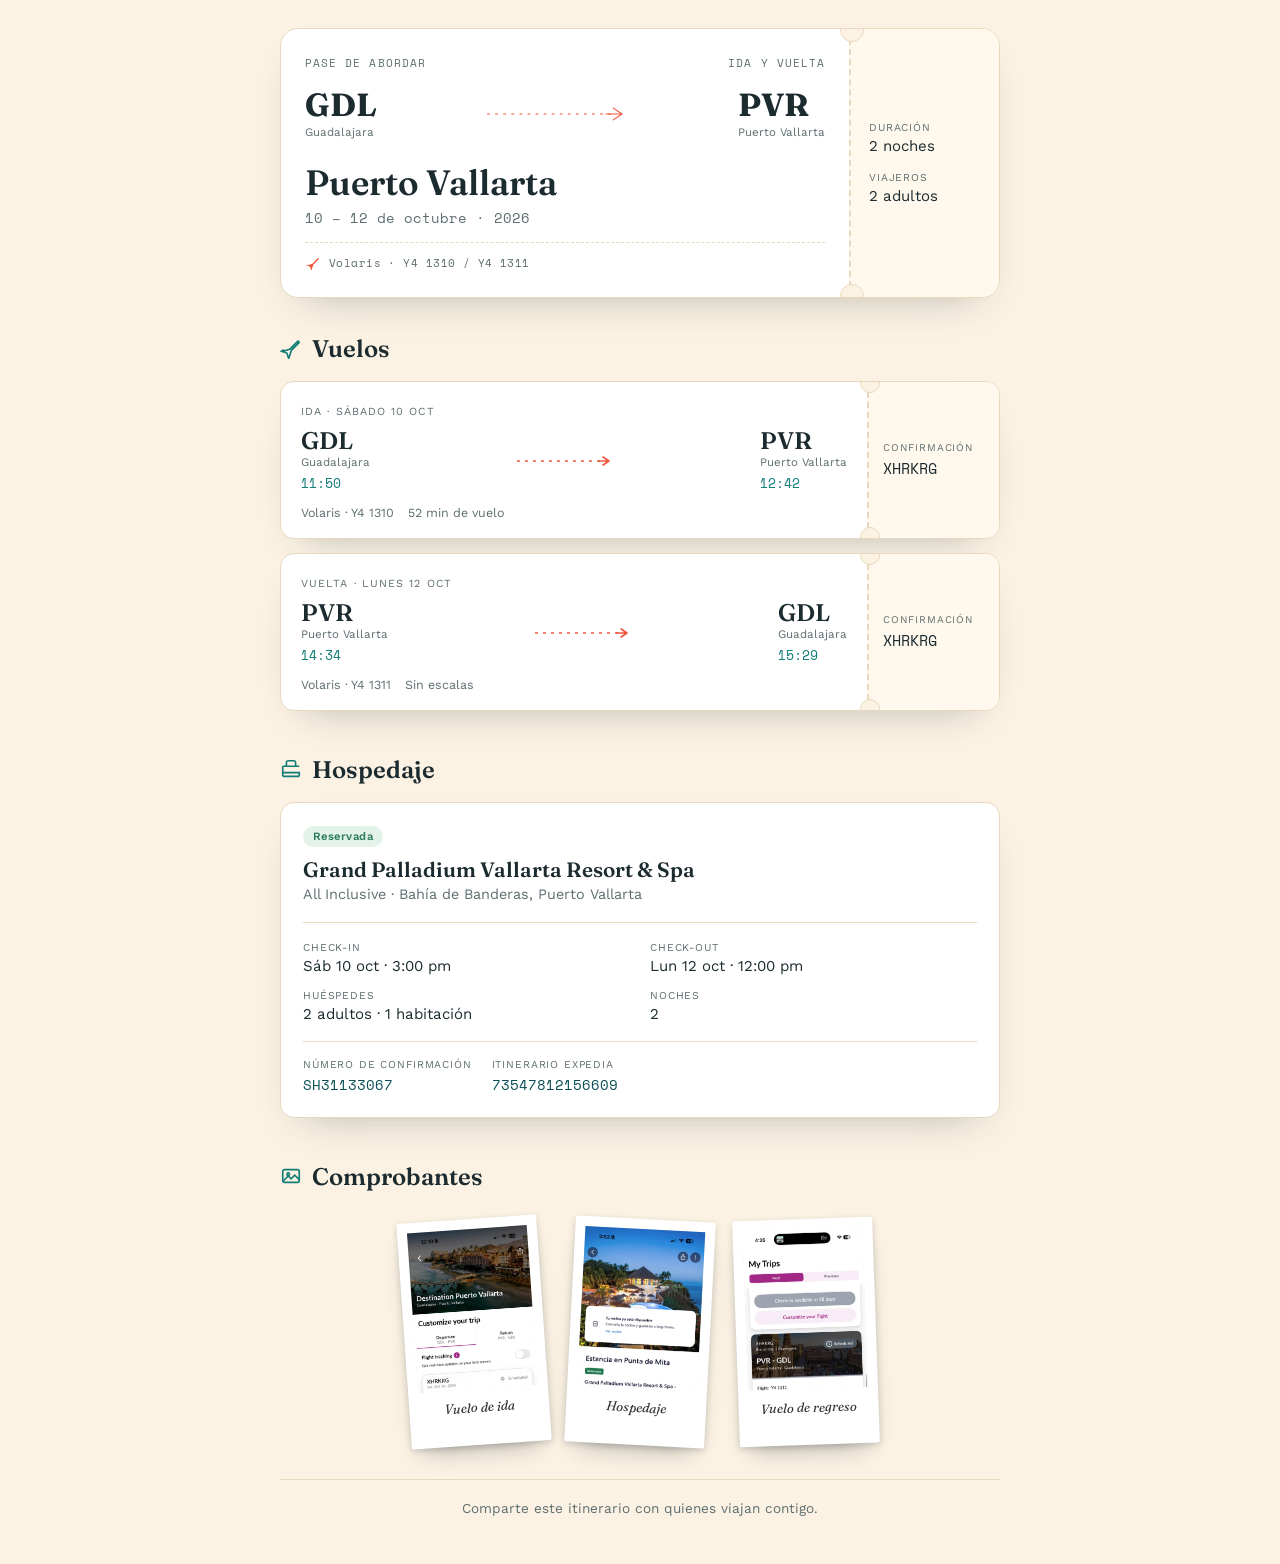
==== itinerario.html @ 8377035f "Remove the plane transition, polish the boarding-pass hero, restyle proofs as polaroids Co-Authored-" ====
<!doctype html>
<html lang="es">
<head>
<meta charset="UTF-8">
<meta name="viewport" content="width=device-width, initial-scale=1.0">
<title>Itinerario Puerto Vallarta</title>
<meta name="view-transition" content="same-origin">
<link rel="preconnect" href="https://fonts.googleapis.com">
<link rel="preconnect" href="https://fonts.gstatic.com" crossorigin>
<link href="https://fonts.googleapis.com/css2?family=Fraunces:opsz,wght@9..144,400;9..144,500;9..144,600;9..144,700&family=Work+Sans:wght@400;500;600&family=Space+Mono:wght@400;700&display=swap" rel="stylesheet">
<link rel="stylesheet" href="style.css">
</head>
<body>
<div class="page">
  <div class="hero-ticket">
    <div class="ht-main">
      <div class="ht-top">
        <span>Pase de abordar</span>
        <span>Ida y vuelta</span>
      </div>
      <div class="ht-route">
        <div class="ht-city">
          <span class="ht-code">GDL</span>
          <span class="ht-name">Guadalajara</span>
        </div>
        <div class="ht-path">
          <svg viewBox="0 0 200 30" fill="none" stroke="currentColor" stroke-width="1.6">
            <line x1="4" y1="15" x2="178" y2="15" stroke-dasharray="4 7"/>
            <path d="M166 15 L188 15 M176 7 L188 15 L176 23" stroke-linecap="round" stroke-linejoin="round"/>
          </svg>
        </div>
        <div class="ht-city">
          <span class="ht-code">PVR</span>
          <span class="ht-name">Puerto Vallarta</span>
        </div>
      </div>
      <h1 class="ht-title">Puerto Vallarta</h1>
      <p class="ht-dates">10 – 12 de octubre &middot; 2026</p>
      <div class="ht-airline">
        <svg width="16" height="16" viewBox="0 0 24 24" fill="currentColor"><path d="M2 16l9-3 8-8c1-1 2.5.5 1.5 1.5l-8 8-3 9-2-6-6-2 3-1.5z"/></svg>
        <span>Volaris &middot; Y4 1310 / Y4 1311</span>
      </div>
    </div>
    <div class="ht-stub">
      <div>
        <span class="g-label">Duración</span>
        <span class="g-value">2 noches</span>
      </div>
      <div>
        <span class="g-label">Viajeros</span>
        <span class="g-value">2 adultos</span>
      </div>
    </div>
  </div>

  <section class="section">
    <div class="section-head">
      <svg width="22" height="22" viewBox="0 0 24 24" fill="none" stroke="currentColor" stroke-width="1.8"><path d="M2 16l9-3 8-8c1-1 2.5.5 1.5 1.5l-8 8-3 9-2-6-6-2 3-1.5z"/></svg>
      <h2>Vuelos</h2>
    </div>

    <div class="tickets">
      <article class="ticket">
        <div class="ticket-main">
          <span class="ticket-label">Ida &middot; sábado 10 oct</span>
          <div class="ticket-route">
            <div class="ticket-city">
              <span class="code">GDL</span>
              <span class="city">Guadalajara</span>
              <span class="time">11:50</span>
            </div>
            <div class="ticket-path">
              <svg viewBox="0 0 100 16" fill="none" stroke="currentColor" stroke-width="1.6">
                <line x1="2" y1="8" x2="90" y2="8" stroke-dasharray="3 5"/>
                <path d="M84 8 L94 8 M88 4 L94 8 L88 12" stroke-linecap="round" stroke-linejoin="round"/>
              </svg>
            </div>
            <div class="ticket-city">
              <span class="code">PVR</span>
              <span class="city">Puerto Vallarta</span>
              <span class="time">12:42</span>
            </div>
          </div>
          <div class="ticket-meta">
            <span>Volaris &middot; Y4 1310</span>
            <span>52 min de vuelo</span>
          </div>
        </div>
        <div class="ticket-stub">
          <span class="stub-label">Confirmación</span>
          <span class="stub-code">XHRKRG</span>
        </div>
      </article>

      <article class="ticket">
        <div class="ticket-main">
          <span class="ticket-label">Vuelta &middot; lunes 12 oct</span>
          <div class="ticket-route">
            <div class="ticket-city">
              <span class="code">PVR</span>
              <span class="city">Puerto Vallarta</span>
              <span class="time">14:34</span>
            </div>
            <div class="ticket-path">
              <svg viewBox="0 0 100 16" fill="none" stroke="currentColor" stroke-width="1.6">
                <line x1="2" y1="8" x2="90" y2="8" stroke-dasharray="3 5"/>
                <path d="M84 8 L94 8 M88 4 L94 8 L88 12" stroke-linecap="round" stroke-linejoin="round"/>
              </svg>
            </div>
            <div class="ticket-city">
              <span class="code">GDL</span>
              <span class="city">Guadalajara</span>
              <span class="time">15:29</span>
            </div>
          </div>
          <div class="ticket-meta">
            <span>Volaris &middot; Y4 1311</span>
            <span>Sin escalas</span>
          </div>
        </div>
        <div class="ticket-stub">
          <span class="stub-label">Confirmación</span>
          <span class="stub-code">XHRKRG</span>
        </div>
      </article>
    </div>
  </section>

  <section class="section">
    <div class="section-head">
      <svg width="22" height="22" viewBox="0 0 24 24" fill="none" stroke="currentColor" stroke-width="1.8"><path d="M3 20V9m0 11h18M3 20l0-4h18v4M7 9V5a2 2 0 012-2h6a2 2 0 012 2v4M3 9h18"/></svg>
      <h2>Hospedaje</h2>
    </div>

    <article class="hotel-card">
      <span class="badge">Reservada</span>
      <h3>Grand Palladium Vallarta Resort &amp; Spa</h3>
      <p class="hotel-sub">All Inclusive &middot; Bahía de Banderas, Puerto Vallarta</p>

      <div class="hotel-grid">
        <div>
          <span class="g-label">Check-in</span>
          <span class="g-value">Sáb 10 oct &middot; 3:00 pm</span>
        </div>
        <div>
          <span class="g-label">Check-out</span>
          <span class="g-value">Lun 12 oct &middot; 12:00 pm</span>
        </div>
        <div>
          <span class="g-label">Huéspedes</span>
          <span class="g-value">2 adultos &middot; 1 habitación</span>
        </div>
        <div>
          <span class="g-label">Noches</span>
          <span class="g-value">2</span>
        </div>
      </div>

      <div class="hotel-codes">
        <div>
          <span class="g-label">Número de confirmación</span>
          <span class="code-mono">SH31133067</span>
        </div>
        <div>
          <span class="g-label">Itinerario Expedia</span>
          <span class="code-mono">73547812156609</span>
        </div>
      </div>
    </article>
  </section>

  <section class="section">
    <div class="section-head">
      <svg width="22" height="22" viewBox="0 0 24 24" fill="none" stroke="currentColor" stroke-width="1.8"><rect x="3" y="5" width="18" height="14" rx="2"/><circle cx="9" cy="10" r="1.4"/><path d="M21 16l-5-5-4 4-3-3-6 6"/></svg>
      <h2>Comprobantes</h2>
    </div>

    <div class="proofs">
      <button type="button" class="proof" data-full="comprobante-vuelo-ida.jpg" aria-label="Ver comprobante: vuelo de ida">
        <img src="comprobante-vuelo-ida.jpg" alt="Comprobante del vuelo de ida">
        <span class="proof-label">Vuelo de ida</span>
      </button>
      <button type="button" class="proof" data-full="comprobante-hotel.jpg" aria-label="Ver comprobante: hospedaje">
        <img src="comprobante-hotel.jpg" alt="Comprobante del hospedaje">
        <span class="proof-label">Hospedaje</span>
      </button>
      <button type="button" class="proof" data-full="comprobante-vuelo-regreso.jpg" aria-label="Ver comprobante: vuelo de regreso">
        <img src="comprobante-vuelo-regreso.jpg" alt="Comprobante del vuelo de regreso">
        <span class="proof-label">Vuelo de regreso</span>
      </button>
    </div>
  </section>

  <footer>
    Comparte este itinerario con quienes viajan contigo.
  </footer>
</div>

<div class="lightbox" id="lightbox" hidden>
  <button type="button" class="lightbox-close" id="lightbox-close" aria-label="Cerrar">&times;</button>
  <img id="lightbox-img" src="" alt="">
</div>

<script>
  var lightbox = document.getElementById('lightbox');
  var lightboxImg = document.getElementById('lightbox-img');

  function closeLightbox() {
    lightbox.hidden = true;
    lightboxImg.src = '';
  }

  document.querySelectorAll('.proof').forEach(function (btn) {
    btn.addEventListener('click', function () {
      lightboxImg.src = btn.getAttribute('data-full');
      lightboxImg.alt = btn.querySelector('img').alt;
      lightbox.hidden = false;
    });
  });

  document.getElementById('lightbox-close').addEventListener('click', closeLightbox);
  lightbox.addEventListener('click', function (e) {
    if (e.target === lightbox) closeLightbox();
  });
  document.addEventListener('keydown', function (e) {
    if (e.key === 'Escape' && !lightbox.hidden) closeLightbox();
  });
</script>
</body>
</html>
---- style.css ----
:root{
  --bg:#FBF2E3;
  --surface:#FFFFFF;
  --surface-2:#FFF8EC;
  --text:#1C2B30;
  --text-soft:#5E6E70;
  --border:#E8D9BE;
  --teal:#127D77;
  --teal-strong:#0B4F55;
  --coral:#F0563C;
  --sun:#F2A63D;
  --good:#2E7D5B;
  --good-bg:#E4F3EA;
  --shadow: 0 18px 40px -24px rgba(20,40,45,0.35);
}

@media (prefers-color-scheme: dark){
  :root:not([data-theme="light"]){
    --bg:#0A2027;
    --surface:#102B32;
    --surface-2:#0D262D;
    --text:#F1E9D8;
    --text-soft:#9FB4B6;
    --border:#1E3E44;
    --teal:#4FD1C4;
    --teal-strong:#8FE3D8;
    --coral:#FF8163;
    --sun:#F5BE6B;
    --good:#7ED0A3;
    --good-bg:#123227;
    --shadow: 0 18px 44px -22px rgba(0,0,0,0.6);
  }
}
:root[data-theme="dark"]{
  --bg:#0A2027;
  --surface:#102B32;
  --surface-2:#0D262D;
  --text:#F1E9D8;
  --text-soft:#9FB4B6;
  --border:#1E3E44;
  --teal:#4FD1C4;
  --teal-strong:#8FE3D8;
  --coral:#FF8163;
  --sun:#F5BE6B;
  --good:#7ED0A3;
  --good-bg:#123227;
  --shadow: 0 18px 44px -22px rgba(0,0,0,0.6);
}

*{box-sizing:border-box;}
body{
  margin:0;
  background:var(--bg);
  color:var(--text);
  font-family:"Work Sans", ui-sans-serif, system-ui, sans-serif;
  -webkit-font-smoothing:antialiased;
}
h1,h2,h3{
  font-family:"Fraunces", Georgia, serif;
  text-wrap:balance;
  margin:0;
}
.mono{
  font-family:"Space Mono", ui-monospace, SFMono-Regular, monospace;
  font-variant-numeric:tabular-nums;
}
.sr-only{
  position:absolute;
  width:1px; height:1px;
  padding:0; margin:-1px;
  overflow:hidden;
  clip:rect(0,0,0,0);
  white-space:nowrap;
  border:0;
}

.page{
  max-width:760px;
  margin:0 auto;
  padding-inline:20px;
  padding-block:28px 48px;
}

/* ---------- GATE ---------- */
:root{
  --stars-bg: url("data:image/svg+xml,%3Csvg xmlns='http://www.w3.org/2000/svg' width='220' height='220'%3E%3Ccircle cx='18' cy='26' r='1.2' fill='white' fill-opacity='0.85'/%3E%3Ccircle cx='58' cy='78' r='0.8' fill='white' fill-opacity='0.55'/%3E%3Ccircle cx='104' cy='38' r='1' fill='white' fill-opacity='0.5'/%3E%3Ccircle cx='150' cy='92' r='1.4' fill='white' fill-opacity='0.8'/%3E%3Ccircle cx='190' cy='150' r='0.9' fill='white' fill-opacity='0.5'/%3E%3Ccircle cx='38' cy='138' r='1.1' fill='white' fill-opacity='0.7'/%3E%3Ccircle cx='88' cy='172' r='0.7' fill='white' fill-opacity='0.4'/%3E%3Ccircle cx='128' cy='18' r='0.9' fill='white' fill-opacity='0.6'/%3E%3Ccircle cx='8' cy='196' r='1.3' fill='white' fill-opacity='0.85'/%3E%3Ccircle cx='176' cy='8' r='0.8' fill='white' fill-opacity='0.5'/%3E%3Ccircle cx='210' cy='60' r='1' fill='white' fill-opacity='0.6'/%3E%3Ccircle cx='68' cy='10' r='0.6' fill='white' fill-opacity='0.4'/%3E%3C/svg%3E");
}
.gate{
  min-height:100vh;
  display:flex;
  align-items:center;
  justify-content:center;
  padding:24px;
  overflow-x:hidden;
  background-image:
    var(--stars-bg),
    radial-gradient(90% 65% at 50% 8%, #F4ECC6 0%, #DCE6EF 24%, #9FB8CE 48%, #5C7896 72%, #263A54 100%);
  background-repeat:repeat, no-repeat;
  background-size:220px 220px, cover;
}
.gate-wrap{
  width:100%;
  max-width:640px;
  display:flex;
  flex-direction:column;
  align-items:center;
  gap:18px;
}
.gate-eyebrow{
  margin:0;
  font-family:"Space Mono", monospace;
  font-size:0.68rem;
  letter-spacing:0.14em;
  text-transform:uppercase;
  color:#33465F;
  opacity:0.85;
}

/* ---------- CARD CLUSTER + POST-ITS ---------- */
.card-cluster{
  position:relative;
  width:100%;
  max-width:300px;
  margin-inline:auto;
}
.postits{
  display:flex;
  flex-wrap:wrap;
  justify-content:center;
  gap:14px;
  margin-top:26px;
}
.postit{
  perspective:900px;
  z-index:3;
  flex:none;
}
.postit-card{
  position:relative;
  width:100%;
  height:100%;
  cursor:pointer;
  transform-style:preserve-3d;
  transition:transform 0.6s cubic-bezier(0.4, 0.2, 0.2, 1);
}
.postit-card.flipped{ transform:rotateY(180deg); }
.postit-card:focus-visible{
  outline:2px solid #F0E5A8;
  outline-offset:3px;
}
.postit-face{
  position:absolute;
  inset:0;
  backface-visibility:hidden;
  border-radius:2px;
  padding:12px 10px;
  display:flex;
  align-items:center;
  justify-content:center;
  text-align:center;
  color:#2A3245;
  box-shadow:0 12px 20px -10px rgba(10,15,25,0.5);
}
.postit-face::before{
  content:"";
  position:absolute;
  top:-6px;
  left:50%;
  width:30px;
  height:13px;
  transform:translateX(-50%) rotate(-2deg);
  background:rgba(255,255,255,0.5);
  border:1px solid rgba(255,255,255,0.35);
}
.postit-front{
  background:#F4ECC6;
}
.postit-back{
  transform:rotateY(180deg);
  background:#F4ECC6;
  font-family:"Work Sans", sans-serif;
  font-size:0.64rem;
  line-height:1.32;
}
.postit:nth-of-type(2) .postit-front,
.postit:nth-of-type(2) .postit-back,
.postit:nth-of-type(4) .postit-front,
.postit:nth-of-type(4) .postit-back{
  background:#DCE6EF;
}
.postit:nth-of-type(3) .postit-front,
.postit:nth-of-type(3) .postit-back{
  background:#E7CFC3;
}

/* sizes tuned per note length; stacked in a row below the card on narrow screens */
.postit:nth-of-type(1){ width:120px; height:140px; transform:rotate(-4deg); }
.postit:nth-of-type(2){ width:92px; height:92px; transform:rotate(6deg); }
.postit:nth-of-type(3){ width:120px; height:140px; transform:rotate(-3deg); }
.postit:nth-of-type(4){ width:80px; height:80px; transform:rotate(5deg); }
.postit:nth-of-type(5){ width:104px; height:104px; transform:rotate(-5deg); }

@media (min-width:820px){
  .card-cluster{ max-width:660px; }
  .postits{ display:contents; }
  .postit{ position:absolute; }
  .postit:nth-of-type(1){ top:0; left:10px; }
  .postit:nth-of-type(3){ top:190px; left:10px; }
  .postit:nth-of-type(2){ top:10px; right:10px; }
  .postit:nth-of-type(4){ top:142px; right:10px; }
  .postit:nth-of-type(5){ top:262px; right:10px; }
}

/* ---------- FLIP CARD ---------- */
.flip-scene{
  position:relative;
  width:100%;
  max-width:300px;
  margin-inline:auto;
  perspective:1400px;
  animation:float 6s ease-in-out infinite;
}
.flip-scene::before{
  content:"";
  position:absolute;
  inset:-18% -30%;
  background:radial-gradient(circle, rgba(240,229,168,0.55) 0%, rgba(240,229,168,0) 68%);
  filter:blur(18px);
  z-index:-1;
  pointer-events:none;
}
@keyframes float{
  0%, 100%{ transform:translateY(0); }
  50%{ transform:translateY(-10px); }
}
.flip-card{
  position:relative;
  width:100%;
  aspect-ratio:364/624;
  cursor:pointer;
  transform-style:preserve-3d;
  transition:transform 0.8s cubic-bezier(0.4, 0.2, 0.2, 1);
}
.flip-card.flipped{
  transform:rotateY(180deg);
  cursor:default;
}
.flip-card:focus-visible{
  outline:3px solid var(--sun);
  outline-offset:6px;
}
.flip-face{
  position:absolute;
  inset:0;
  backface-visibility:hidden;
  border-radius:16px;
  box-shadow:0 24px 60px -20px rgba(10,20,25,0.5);
  overflow:hidden;
}
.flip-face.front{
  background:var(--surface);
}
.flip-face.front img{
  width:100%;
  height:100%;
  object-fit:cover;
  display:block;
}
.flip-hint{
  position:absolute;
  left:0; right:0; bottom:0;
  padding:10px 8px calc(10px + env(safe-area-inset-bottom, 0px));
  text-align:center;
  font-family:"Space Mono", monospace;
  font-size:0.68rem;
  letter-spacing:0.1em;
  text-transform:uppercase;
  color:#F4ECC6;
  background:linear-gradient(to top, rgba(30,45,70,0.8), transparent);
}
.flip-face.back{
  transform:rotateY(180deg);
  background-image:
    var(--stars-bg),
    radial-gradient(120% 80% at 50% -8%, rgba(240,229,168,0.32) 0%, rgba(240,229,168,0) 48%),
    linear-gradient(165deg, #30435F 0%, #16233A 100%);
  background-repeat:repeat, no-repeat, no-repeat;
  background-size:170px 170px, auto, auto;
  box-shadow:inset 0 0 44px rgba(0,0,0,0.35);
  display:flex;
  flex-direction:column;
  justify-content:center;
  align-items:stretch;
  padding:28px 24px;
  text-align:center;
}
.flip-face.back h1{
  font-size:1.5rem;
  font-weight:600;
  color:#F4ECC6;
}
.gate-form{
  margin-top:20px;
  display:flex;
  flex-direction:column;
  gap:12px;
}
#gate-input{
  font:inherit;
  font-size:1rem;
  padding:12px 14px;
  border-radius:10px;
  border:1px solid rgba(244,236,198,0.35);
  background:rgba(255,255,255,0.08);
  color:#F4ECC6;
  text-align:center;
}
#gate-input::placeholder{
  color:rgba(244,236,198,0.55);
}
#gate-input:focus-visible{
  outline:2px solid #F0E5A8;
  outline-offset:2px;
}
.gate-form button{
  font:inherit;
  font-weight:600;
  font-size:0.95rem;
  padding:12px 14px;
  border-radius:10px;
  border:none;
  background:linear-gradient(180deg, #F4ECC6 0%, #E8D98A 100%);
  color:#1F2E45;
  cursor:pointer;
}
.gate-form button:hover{ background:linear-gradient(180deg, #FBF6DE 0%, #F0E5A8 100%); }
.gate-form button:focus-visible{
  outline:2px solid #F4ECC6;
  outline-offset:2px;
}
.gate-error{
  margin:14px 0 0;
  font-size:0.85rem;
  color:#FF9E80;
}
.back-content.shake{ animation:shake 0.4s; }
@keyframes shake{
  0%, 100%{ transform:translateX(0); }
  20%, 60%{ transform:translateX(-8px); }
  40%, 80%{ transform:translateX(8px); }
}

@media (prefers-reduced-motion: reduce){
  .back-content.shake{ animation:none; }
  .flip-card{ transition:none; }
  .flip-scene{ animation:none; }
  .postit-card{ transition:none; }
}

/* ---------- HERO TICKET ---------- */
.hero-ticket{
  display:flex;
  background:var(--surface);
  border:1px solid var(--border);
  border-radius:18px;
  box-shadow:var(--shadow);
  overflow:hidden;
}
.ht-main{
  flex:1;
  padding:26px 24px;
  min-width:0;
}
.ht-top{
  display:flex;
  justify-content:space-between;
  font-family:"Space Mono", monospace;
  font-size:0.66rem;
  letter-spacing:0.1em;
  text-transform:uppercase;
  color:var(--text-soft);
}
.ht-route{
  display:flex;
  align-items:center;
  gap:12px;
  margin-top:18px;
}
.ht-city{ display:flex; flex-direction:column; }
.ht-code{
  font-family:"Fraunces", serif;
  font-weight:700;
  font-size:2rem;
  line-height:1;
  color:var(--text);
}
.ht-name{
  font-size:0.72rem;
  color:var(--text-soft);
  margin-top:4px;
}
.ht-path{
  flex:1;
  color:var(--coral);
  min-width:50px;
}
.ht-path svg{ width:100%; height:22px; display:block; }
.ht-title{
  margin-top:22px;
  font-size:clamp(1.6rem, 6vw, 2.2rem);
  font-weight:600;
  color:var(--text);
}
.ht-dates{
  margin-top:4px;
  font-family:"Space Mono", monospace;
  font-size:0.85rem;
  color:var(--text-soft);
}
.ht-stub{
  width:150px;
  flex:none;
  padding:24px 18px;
  background:var(--surface-2);
  border-left:2px dashed var(--border);
  display:flex;
  flex-direction:column;
  justify-content:center;
  gap:16px;
  position:relative;
}
.ht-stub::before,
.ht-stub::after{
  content:"";
  position:absolute;
  left:-11px;
  width:22px;
  height:22px;
  border-radius:50%;
  background:var(--bg);
  border:1px solid var(--border);
}
.ht-stub::before{ top:-11px; }
.ht-stub::after{ bottom:-11px; }
.ht-airline{
  display:flex;
  align-items:center;
  gap:8px;
  padding-top:12px;
  border-top:1px dashed var(--border);
  color:var(--coral);
}
.ht-airline svg{ flex:none; }
.ht-airline span{
  font-family:"Space Mono", monospace;
  font-size:0.68rem;
  letter-spacing:0.04em;
  color:var(--text-soft);
}

@media (max-width:480px){
  .hero-ticket{ flex-direction:column; }
  .ht-stub{
    width:auto;
    border-left:none;
    border-top:2px dashed var(--border);
    flex-direction:row;
    justify-content:space-between;
    align-items:center;
  }
  .ht-stub::before{ left:-11px; top:-11px; }
  .ht-stub::after{ left:auto; right:-11px; top:-11px; bottom:auto; }
  .ht-barcode{ display:none; }
}

/* ---------- SECTIONS ---------- */
.section{
  padding-block:36px 8px;
}
.section-head{
  display:flex;
  align-items:center;
  gap:10px;
  margin-bottom:18px;
}
.section-head svg{ color:var(--teal); flex:none; }
.section-head h2{
  font-size:1.5rem;
  font-weight:600;
  color:var(--text);
}

/* ---------- TICKETS ---------- */
.tickets{
  display:flex;
  flex-direction:column;
  gap:14px;
}
.ticket{
  display:flex;
  background:var(--surface);
  border:1px solid var(--border);
  border-radius:14px;
  box-shadow:var(--shadow);
  overflow:hidden;
}
.ticket-main{
  flex:1;
  padding:18px 20px;
  min-width:0;
}
.ticket-label{
  font-size:0.68rem;
  letter-spacing:0.1em;
  text-transform:uppercase;
  color:var(--text-soft);
}
.ticket-route{
  display:flex;
  align-items:center;
  gap:10px;
  margin-top:10px;
}
.ticket-city{
  display:flex;
  flex-direction:column;
}
.ticket-city .code{
  font-family:"Fraunces", serif;
  font-weight:600;
  font-size:1.5rem;
  line-height:1;
  color:var(--text);
}
.ticket-city .city{
  font-size:0.72rem;
  color:var(--text-soft);
  margin-top:2px;
}
.ticket-city .time{
  font-family:"Space Mono", monospace;
  font-size:0.82rem;
  color:var(--teal);
  margin-top:4px;
}
.ticket-path{
  flex:1;
  display:flex;
  align-items:center;
  justify-content:center;
  color:var(--coral);
  min-width:36px;
}
.ticket-path svg{ width:100%; height:16px; }
.ticket-meta{
  display:flex;
  gap:14px;
  margin-top:12px;
  font-size:0.78rem;
  color:var(--text-soft);
}
.ticket-stub{
  width:132px;
  flex:none;
  padding:18px 14px;
  background:var(--surface-2);
  border-left:2px dashed var(--border);
  display:flex;
  flex-direction:column;
  justify-content:center;
  gap:4px;
  position:relative;
}
.ticket-stub::before,
.ticket-stub::after{
  content:"";
  position:absolute;
  left:-9px;
  width:18px;
  height:18px;
  border-radius:50%;
  background:var(--bg);
  border:1px solid var(--border);
}
.ticket-stub::before{ top:-9px; }
.ticket-stub::after{ bottom:-9px; }
.stub-label{
  font-size:0.64rem;
  letter-spacing:0.08em;
  text-transform:uppercase;
  color:var(--text-soft);
}
.stub-code{
  font-family:"Space Mono", monospace;
  font-size:0.95rem;
  color:var(--text);
}
.stub-note{
  font-size:0.7rem;
  color:var(--coral);
}

/* ---------- HOTEL ---------- */
.hotel-card{
  background:var(--surface);
  border:1px solid var(--border);
  border-radius:14px;
  box-shadow:var(--shadow);
  padding:22px;
}
.badge{
  display:inline-block;
  background:var(--good-bg);
  color:var(--good);
  font-size:0.7rem;
  font-weight:600;
  letter-spacing:0.04em;
  padding:4px 10px;
  border-radius:999px;
}
.hotel-card h3{
  font-size:1.3rem;
  font-weight:600;
  margin-top:10px;
}
.hotel-sub{
  margin:4px 0 0;
  color:var(--text-soft);
  font-size:0.9rem;
}
.hotel-grid{
  display:grid;
  grid-template-columns:repeat(2, 1fr);
  gap:14px 20px;
  margin-top:20px;
  padding-top:18px;
  border-top:1px solid var(--border);
}
.g-label{
  display:block;
  font-size:0.66rem;
  letter-spacing:0.08em;
  text-transform:uppercase;
  color:var(--text-soft);
}
.g-value{
  display:block;
  margin-top:3px;
  font-size:0.94rem;
}
.hotel-codes{
  display:flex;
  flex-wrap:wrap;
  gap:20px;
  margin-top:18px;
  padding-top:16px;
  border-top:1px solid var(--border);
}
.code-mono{
  display:block;
  margin-top:3px;
  font-family:"Space Mono", monospace;
  font-size:0.88rem;
  color:var(--teal-strong);
}

footer{
  margin-top:20px;
  padding-top:20px;
  border-top:1px solid var(--border);
  color:var(--text-soft);
  font-size:0.85rem;
  text-align:center;
}

/* ---------- PROOFS + LIGHTBOX ---------- */
.proofs{
  display:flex;
  flex-wrap:wrap;
  justify-content:center;
  gap:22px 26px;
  padding-block:10px 6px;
}
.proof{
  width:140px;
  flex:none;
  background:#FFFFFF;
  padding:10px 10px 30px;
  border:none;
  border-radius:2px;
  box-shadow:0 14px 26px -14px rgba(20,30,40,0.4), 0 2px 6px rgba(20,30,40,0.18);
  cursor:pointer;
  font:inherit;
  color:inherit;
  text-align:center;
  transition:transform 0.2s ease, box-shadow 0.2s ease;
}
.proof:nth-child(1){ transform:rotate(-4deg); }
.proof:nth-child(2){ transform:rotate(3deg); }
.proof:nth-child(3){ transform:rotate(-2deg); }
.proof:hover,
.proof:focus-visible{
  transform:rotate(0deg) scale(1.04);
  box-shadow:0 18px 34px -16px rgba(20,30,40,0.48), 0 4px 10px rgba(20,30,40,0.2);
  z-index:1;
  outline:none;
}
.proof img{
  width:100%;
  aspect-ratio:3/4;
  object-fit:cover;
  object-position:top;
  display:block;
  background:#e5e5e5;
}
.proof-label{
  display:block;
  margin-top:10px;
  font-family:"Fraunces", serif;
  font-style:italic;
  font-size:0.82rem;
  color:#333;
}
.lightbox{
  position:fixed;
  inset:0;
  z-index:200;
  background:rgba(10,15,20,0.85);
  display:flex;
  align-items:center;
  justify-content:center;
  padding:24px;
}
.lightbox[hidden]{ display:none; }
.lightbox img{
  max-width:100%;
  max-height:100%;
  border-radius:10px;
  box-shadow:0 24px 60px rgba(0,0,0,0.5);
}
.lightbox-close{
  position:absolute;
  top:calc(16px + env(safe-area-inset-top, 0px));
  right:16px;
  width:40px;
  height:40px;
  border-radius:50%;
  border:none;
  background:rgba(255,255,255,0.15);
  color:#fff;
  font-size:1.5rem;
  line-height:1;
  cursor:pointer;
}
.lightbox-close:hover{ background:rgba(255,255,255,0.25); }

@media (max-width:480px){
  .ticket{ flex-direction:column; }
  .ticket-stub{
    width:auto;
    border-left:none;
    border-top:2px dashed var(--border);
    flex-direction:row;
    justify-content:space-between;
    align-items:center;
  }
  .ticket-stub::before,
  .ticket-stub::after{
    left:auto;
    top:-9px;
  }
  .ticket-stub::before{ left:-9px; }
  .ticket-stub::after{ right:-9px; left:auto; bottom:auto; top:-9px; }
  .hotel-grid{ grid-template-columns:1fr 1fr; }
}
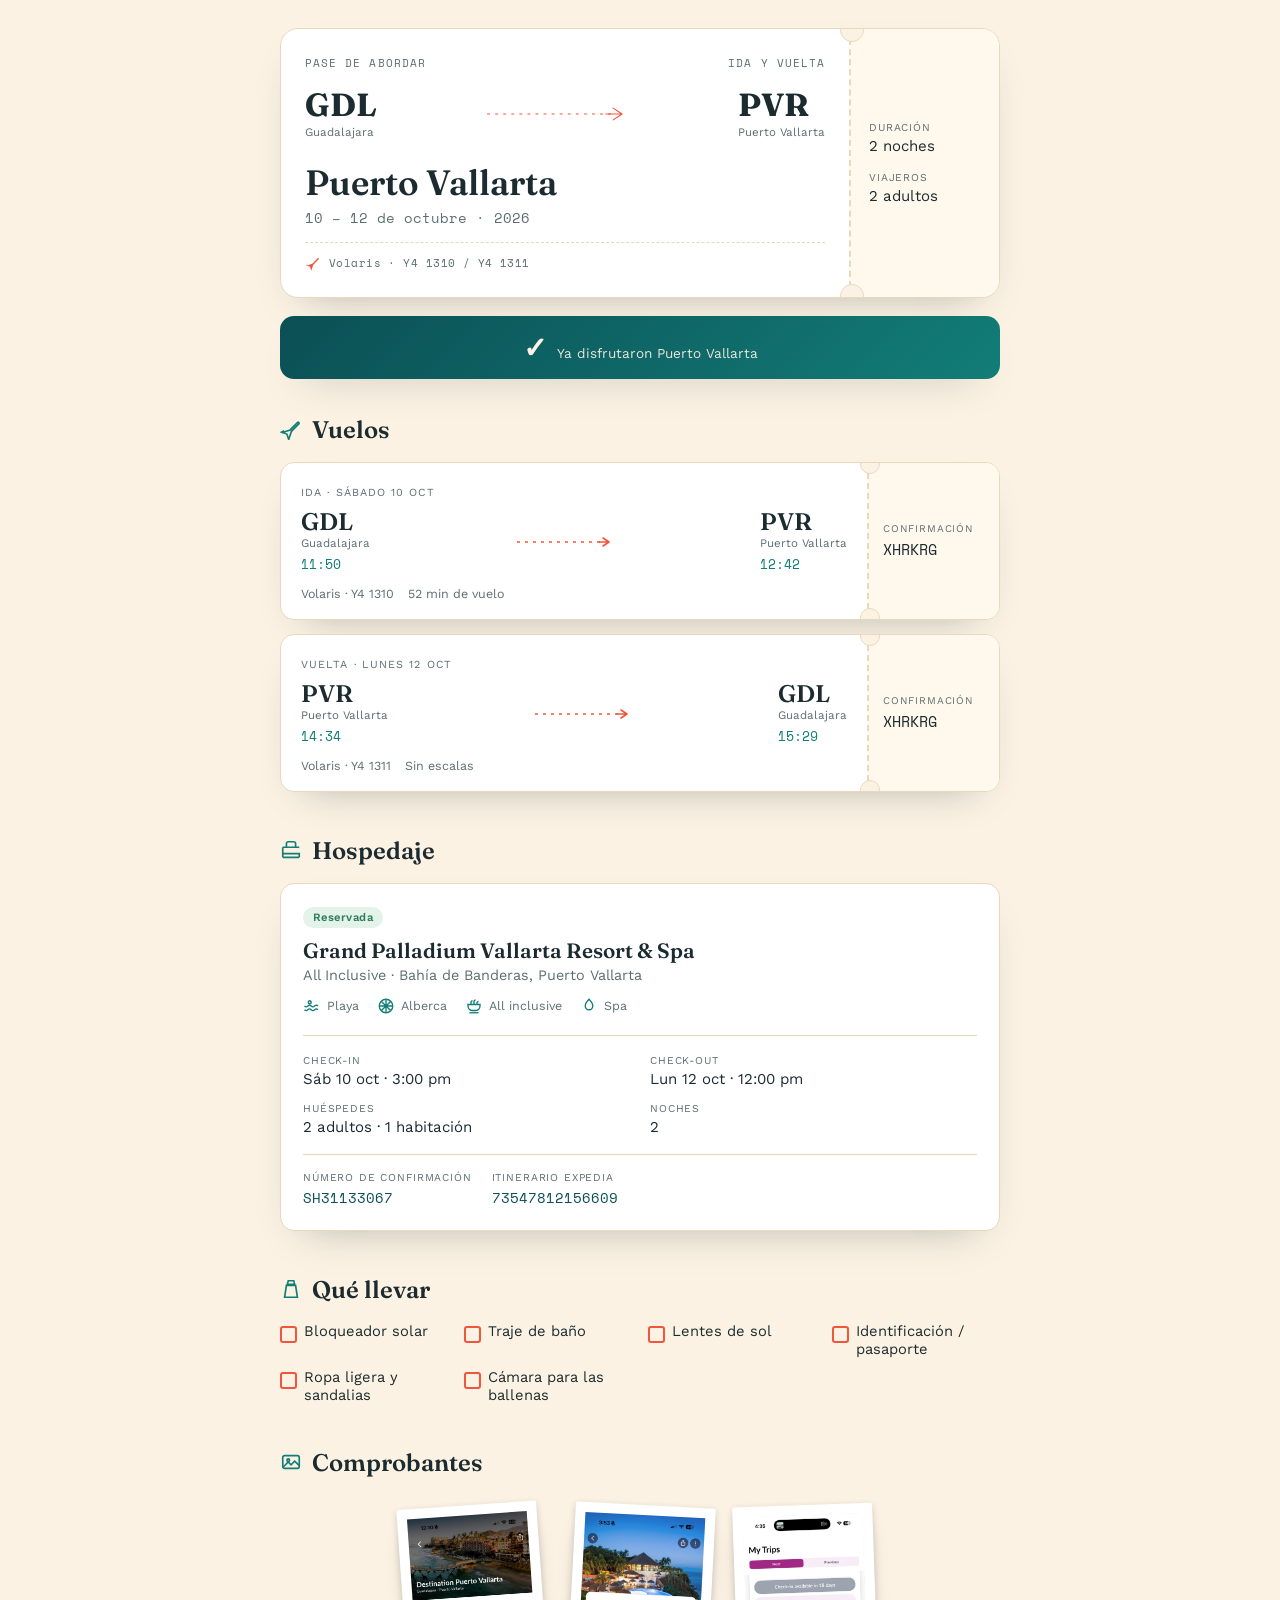
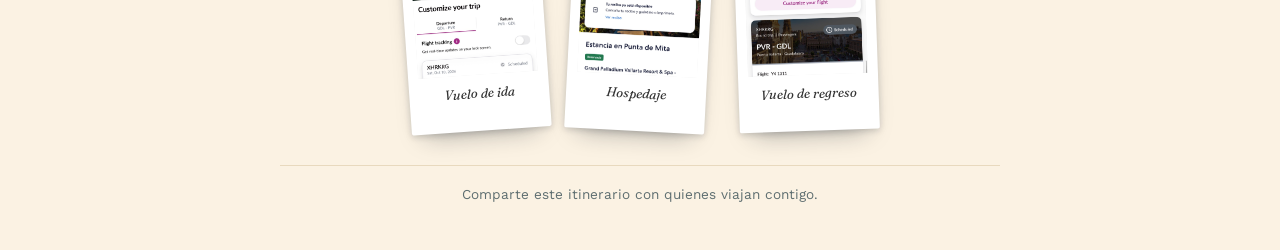
==== commit af130baf: "Add countdown, packing list, and hotel amenities to give the itinerary more substance Co-Authored-By" ====
--- a/itinerario.html
+++ b/itinerario.html
@@ -53,6 +53,11 @@
     </div>
   </div>
 
+  <div class="countdown" id="countdown">
+    <span class="countdown-num" id="countdown-num">&hellip;</span>
+    <span class="countdown-text" id="countdown-text">Calculando los días que faltan</span>
+  </div>
+
   <section class="section">
     <div class="section-head">
       <svg width="22" height="22" viewBox="0 0 24 24" fill="none" stroke="currentColor" stroke-width="1.8"><path d="M2 16l9-3 8-8c1-1 2.5.5 1.5 1.5l-8 8-3 9-2-6-6-2 3-1.5z"/></svg>
@@ -137,6 +142,25 @@
       <h3>Grand Palladium Vallarta Resort &amp; Spa</h3>
       <p class="hotel-sub">All Inclusive &middot; Bahía de Banderas, Puerto Vallarta</p>
 
+      <div class="amenities">
+        <div class="amenity">
+          <svg width="18" height="18" viewBox="0 0 24 24" fill="none" stroke="currentColor" stroke-width="1.8"><path d="M2 17c1.5 1.5 3 1.5 4.5 0s3-1.5 4.5 0 3 1.5 4.5 0 3-1.5 4.5 0M2 12c1.5 1.5 3 1.5 4.5 0s3-1.5 4.5 0 3 1.5 4.5 0 3-1.5 4.5 0M7 7a2 2 0 104 0 2 2 0 00-4 0z"/></svg>
+          <span>Playa</span>
+        </div>
+        <div class="amenity">
+          <svg width="18" height="18" viewBox="0 0 24 24" fill="none" stroke="currentColor" stroke-width="1.8"><circle cx="12" cy="12" r="9"/><path d="M12 3v18M3 12h18M5.6 5.6l12.8 12.8M18.4 5.6L5.6 18.4"/></svg>
+          <span>Alberca</span>
+        </div>
+        <div class="amenity">
+          <svg width="18" height="18" viewBox="0 0 24 24" fill="none" stroke="currentColor" stroke-width="1.8"><path d="M4 10h16v2a6 6 0 01-6 6H10a6 6 0 01-6-6v-2z"/><path d="M8 10V7a2 2 0 012-2M12 10V6a2 2 0 012-2M16 10V8a2 2 0 012-2"/><path d="M6 21h12"/></svg>
+          <span>All inclusive</span>
+        </div>
+        <div class="amenity">
+          <svg width="18" height="18" viewBox="0 0 24 24" fill="none" stroke="currentColor" stroke-width="1.8"><path d="M12 3C9 6 7 9 7 12a5 5 0 0010 0c0-3-2-6-5-9z"/></svg>
+          <span>Spa</span>
+        </div>
+      </div>
+
       <div class="hotel-grid">
         <div>
           <span class="g-label">Check-in</span>
@@ -167,6 +191,22 @@
         </div>
       </div>
     </article>
+  </section>
+
+  <section class="section">
+    <div class="section-head">
+      <svg width="22" height="22" viewBox="0 0 24 24" fill="none" stroke="currentColor" stroke-width="1.8"><path d="M9 3h6l1 4H8l1-4zM5 21l2-13h10l2 13H5z"/></svg>
+      <h2>Qué llevar</h2>
+    </div>
+
+    <ul class="packing">
+      <li>Bloqueador solar</li>
+      <li>Traje de baño</li>
+      <li>Lentes de sol</li>
+      <li>Identificación / pasaporte</li>
+      <li>Ropa ligera y sandalias</li>
+      <li>Cámara para las ballenas</li>
+    </ul>
   </section>
 
   <section class="section">
@@ -202,6 +242,29 @@
 </div>
 
 <script>
+  (function () {
+    var tripStart = new Date('2026-10-10T00:00:00');
+    var tripEnd = new Date('2026-10-12T23:59:59');
+    var now = new Date();
+    var numEl = document.getElementById('countdown-num');
+    var textEl = document.getElementById('countdown-text');
+    var diffDays = Math.ceil((tripStart - now) / 86400000);
+
+    if (now > tripEnd) {
+      numEl.textContent = '✓';
+      textEl.textContent = 'Ya disfrutaron Puerto Vallarta';
+    } else if (now >= tripStart) {
+      numEl.textContent = '¡Hoy!';
+      textEl.textContent = 'El viaje ya comenzó';
+    } else if (diffDays === 1) {
+      numEl.textContent = '1';
+      textEl.textContent = 'día para el viaje';
+    } else {
+      numEl.textContent = String(diffDays);
+      textEl.textContent = 'días para el viaje';
+    }
+  })();
+
   var lightbox = document.getElementById('lightbox');
   var lightboxImg = document.getElementById('lightbox-img');
 
--- a/style.css
+++ b/style.css
@@ -470,7 +470,73 @@
   }
   .ht-stub::before{ left:-11px; top:-11px; }
   .ht-stub::after{ left:auto; right:-11px; top:-11px; bottom:auto; }
-  .ht-barcode{ display:none; }
+}
+
+/* ---------- COUNTDOWN ---------- */
+.countdown{
+  display:flex;
+  align-items:baseline;
+  justify-content:center;
+  gap:10px;
+  margin-top:18px;
+  padding:14px 20px;
+  background:linear-gradient(135deg, var(--teal-strong), var(--teal));
+  color:#FBF2E3;
+  border-radius:14px;
+  box-shadow:var(--shadow);
+  text-align:center;
+}
+.countdown-num{
+  font-family:"Fraunces", serif;
+  font-weight:700;
+  font-size:1.8rem;
+  font-variant-numeric:tabular-nums;
+}
+.countdown-text{
+  font-size:0.85rem;
+  opacity:0.92;
+}
+
+/* ---------- AMENITIES ---------- */
+.amenities{
+  display:flex;
+  flex-wrap:wrap;
+  gap:10px 18px;
+  margin-top:14px;
+}
+.amenity{
+  display:flex;
+  align-items:center;
+  gap:6px;
+  font-size:0.78rem;
+  color:var(--text-soft);
+}
+.amenity svg{ color:var(--teal); flex:none; }
+
+/* ---------- PACKING LIST ---------- */
+.packing{
+  list-style:none;
+  margin:0;
+  padding:0;
+  display:grid;
+  grid-template-columns:repeat(auto-fit, minmax(160px, 1fr));
+  gap:10px 16px;
+}
+.packing li{
+  position:relative;
+  padding-left:24px;
+  font-size:0.92rem;
+  color:var(--text);
+}
+.packing li::before{
+  content:"";
+  position:absolute;
+  left:0;
+  top:0.3em;
+  width:13px;
+  height:13px;
+  border:2px solid var(--coral);
+  border-radius:3px;
 }
 
 /* ---------- SECTIONS ---------- */
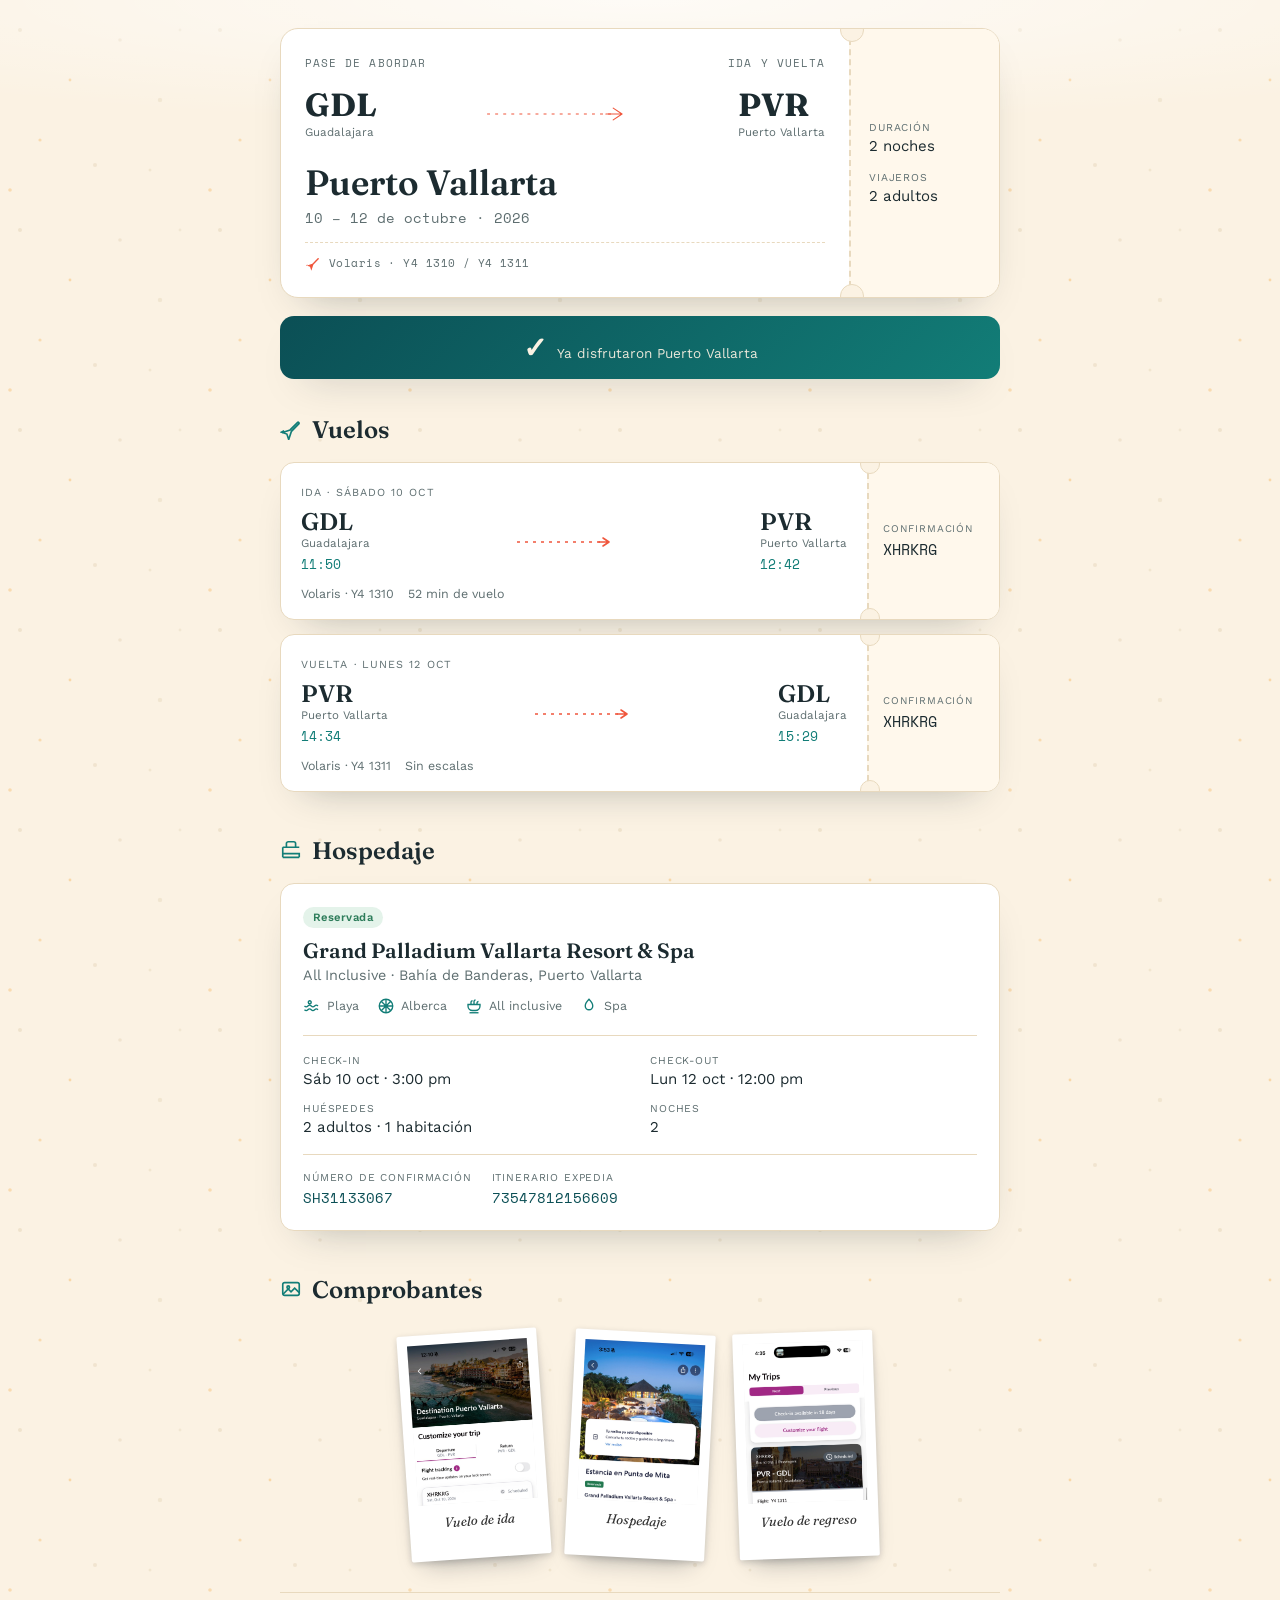
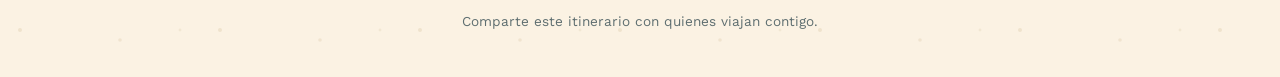
==== commit 780d010b: "Remove packing list, give the itinerary page background subtle sand/sun texture instead Co-Authored-" ====
--- a/itinerario.html
+++ b/itinerario.html
@@ -195,22 +195,6 @@
 
   <section class="section">
     <div class="section-head">
-      <svg width="22" height="22" viewBox="0 0 24 24" fill="none" stroke="currentColor" stroke-width="1.8"><path d="M9 3h6l1 4H8l1-4zM5 21l2-13h10l2 13H5z"/></svg>
-      <h2>Qué llevar</h2>
-    </div>
-
-    <ul class="packing">
-      <li>Bloqueador solar</li>
-      <li>Traje de baño</li>
-      <li>Lentes de sol</li>
-      <li>Identificación / pasaporte</li>
-      <li>Ropa ligera y sandalias</li>
-      <li>Cámara para las ballenas</li>
-    </ul>
-  </section>
-
-  <section class="section">
-    <div class="section-head">
       <svg width="22" height="22" viewBox="0 0 24 24" fill="none" stroke="currentColor" stroke-width="1.8"><rect x="3" y="5" width="18" height="14" rx="2"/><circle cx="9" cy="10" r="1.4"/><path d="M21 16l-5-5-4 4-3-3-6 6"/></svg>
       <h2>Comprobantes</h2>
     </div>
--- a/style.css
+++ b/style.css
@@ -12,6 +12,7 @@
   --good:#2E7D5B;
   --good-bg:#E4F3EA;
   --shadow: 0 18px 40px -24px rgba(20,40,45,0.35);
+  --sand-bg: url("data:image/svg+xml,%3Csvg xmlns='http://www.w3.org/2000/svg' width='200' height='200'%3E%3Ccircle cx='20' cy='30' r='2' fill='%23E8D9BE' fill-opacity='0.6'/%3E%3Ccircle cx='70' cy='80' r='1.4' fill='%23F2A63D' fill-opacity='0.35'/%3E%3Ccircle cx='120' cy='40' r='1.8' fill='%23E8D9BE' fill-opacity='0.55'/%3E%3Ccircle cx='160' cy='100' r='2.2' fill='%23E8D9BE' fill-opacity='0.5'/%3E%3Ccircle cx='40' cy='140' r='1.6' fill='%23F2A63D' fill-opacity='0.3'/%3E%3Ccircle cx='95' cy='165' r='2' fill='%23E8D9BE' fill-opacity='0.55'/%3E%3Ccircle cx='180' cy='30' r='1.4' fill='%23E8D9BE' fill-opacity='0.45'/%3E%3Ccircle cx='10' cy='190' r='1.8' fill='%23F2A63D' fill-opacity='0.3'/%3E%3Ccircle cx='150' cy='170' r='1.5' fill='%23E8D9BE' fill-opacity='0.5'/%3E%3C/svg%3E");
 }
 
 @media (prefers-color-scheme: dark){
@@ -50,7 +51,12 @@
 *{box-sizing:border-box;}
 body{
   margin:0;
-  background:var(--bg);
+  background-color:var(--bg);
+  background-image:
+    radial-gradient(120% 46% at 50% 0%, rgba(255,255,255,0.7) 0%, rgba(255,255,255,0) 65%),
+    var(--sand-bg);
+  background-repeat:no-repeat, repeat;
+  background-size:100% 420px, 200px 200px;
   color:var(--text);
   font-family:"Work Sans", ui-sans-serif, system-ui, sans-serif;
   -webkit-font-smoothing:antialiased;
@@ -512,32 +518,6 @@
   color:var(--text-soft);
 }
 .amenity svg{ color:var(--teal); flex:none; }
-
-/* ---------- PACKING LIST ---------- */
-.packing{
-  list-style:none;
-  margin:0;
-  padding:0;
-  display:grid;
-  grid-template-columns:repeat(auto-fit, minmax(160px, 1fr));
-  gap:10px 16px;
-}
-.packing li{
-  position:relative;
-  padding-left:24px;
-  font-size:0.92rem;
-  color:var(--text);
-}
-.packing li::before{
-  content:"";
-  position:absolute;
-  left:0;
-  top:0.3em;
-  width:13px;
-  height:13px;
-  border:2px solid var(--coral);
-  border-radius:3px;
-}
 
 /* ---------- SECTIONS ---------- */
 .section{
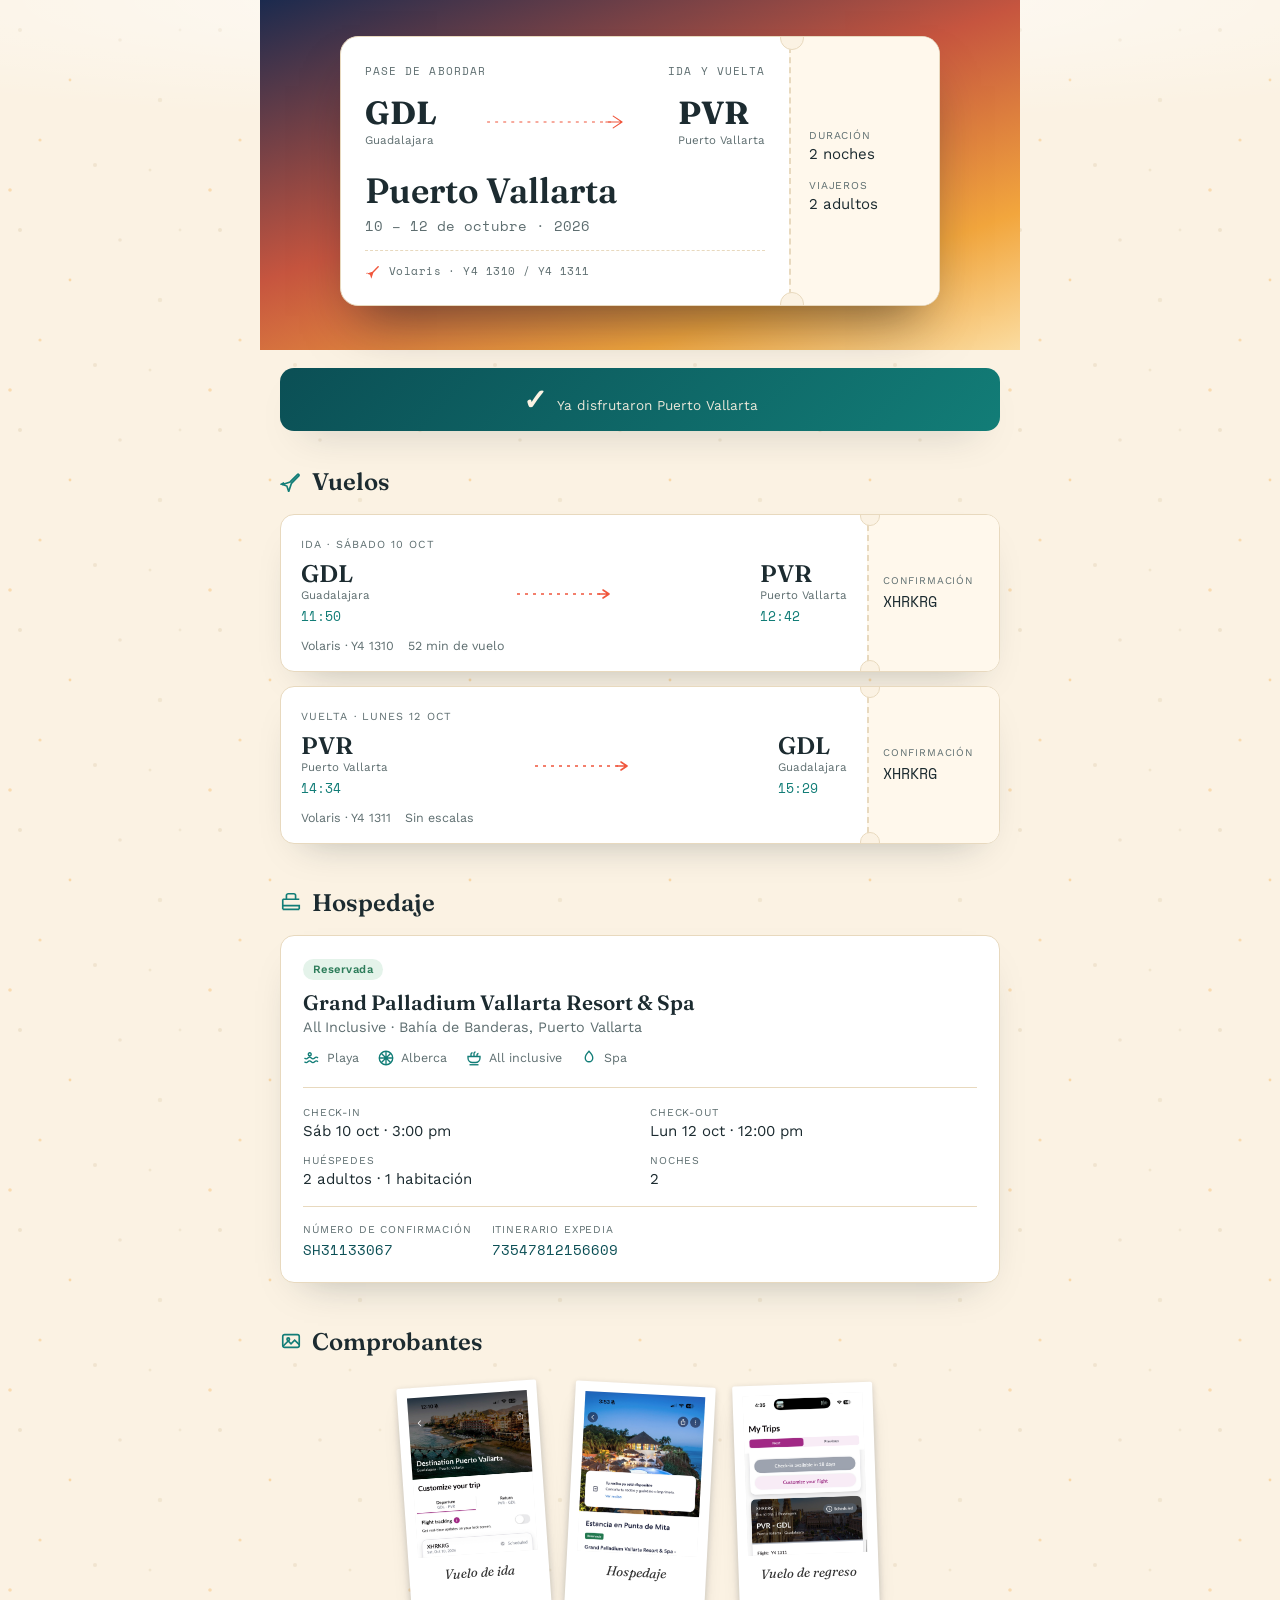
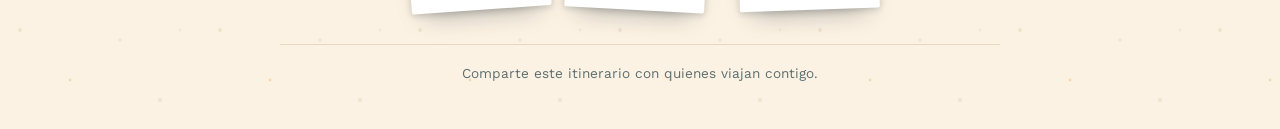
==== commit 3f59dfc3: "Float the boarding pass on a full-bleed sunset gradient band for real visual impact Co-Authored-By: " ====
--- a/itinerario.html
+++ b/itinerario.html
@@ -12,43 +12,45 @@
 </head>
 <body>
 <div class="page">
-  <div class="hero-ticket">
-    <div class="ht-main">
-      <div class="ht-top">
-        <span>Pase de abordar</span>
-        <span>Ida y vuelta</span>
-      </div>
-      <div class="ht-route">
-        <div class="ht-city">
-          <span class="ht-code">GDL</span>
-          <span class="ht-name">Guadalajara</span>
-        </div>
-        <div class="ht-path">
-          <svg viewBox="0 0 200 30" fill="none" stroke="currentColor" stroke-width="1.6">
-            <line x1="4" y1="15" x2="178" y2="15" stroke-dasharray="4 7"/>
-            <path d="M166 15 L188 15 M176 7 L188 15 L176 23" stroke-linecap="round" stroke-linejoin="round"/>
-          </svg>
-        </div>
-        <div class="ht-city">
-          <span class="ht-code">PVR</span>
-          <span class="ht-name">Puerto Vallarta</span>
-        </div>
-      </div>
-      <h1 class="ht-title">Puerto Vallarta</h1>
-      <p class="ht-dates">10 – 12 de octubre &middot; 2026</p>
-      <div class="ht-airline">
-        <svg width="16" height="16" viewBox="0 0 24 24" fill="currentColor"><path d="M2 16l9-3 8-8c1-1 2.5.5 1.5 1.5l-8 8-3 9-2-6-6-2 3-1.5z"/></svg>
-        <span>Volaris &middot; Y4 1310 / Y4 1311</span>
-      </div>
-    </div>
-    <div class="ht-stub">
-      <div>
-        <span class="g-label">Duración</span>
-        <span class="g-value">2 noches</span>
-      </div>
-      <div>
-        <span class="g-label">Viajeros</span>
-        <span class="g-value">2 adultos</span>
+  <div class="hero-band">
+    <div class="hero-ticket">
+      <div class="ht-main">
+        <div class="ht-top">
+          <span>Pase de abordar</span>
+          <span>Ida y vuelta</span>
+        </div>
+        <div class="ht-route">
+          <div class="ht-city">
+            <span class="ht-code">GDL</span>
+            <span class="ht-name">Guadalajara</span>
+          </div>
+          <div class="ht-path">
+            <svg viewBox="0 0 200 30" fill="none" stroke="currentColor" stroke-width="1.6">
+              <line x1="4" y1="15" x2="178" y2="15" stroke-dasharray="4 7"/>
+              <path d="M166 15 L188 15 M176 7 L188 15 L176 23" stroke-linecap="round" stroke-linejoin="round"/>
+            </svg>
+          </div>
+          <div class="ht-city">
+            <span class="ht-code">PVR</span>
+            <span class="ht-name">Puerto Vallarta</span>
+          </div>
+        </div>
+        <h1 class="ht-title">Puerto Vallarta</h1>
+        <p class="ht-dates">10 – 12 de octubre &middot; 2026</p>
+        <div class="ht-airline">
+          <svg width="16" height="16" viewBox="0 0 24 24" fill="currentColor"><path d="M2 16l9-3 8-8c1-1 2.5.5 1.5 1.5l-8 8-3 9-2-6-6-2 3-1.5z"/></svg>
+          <span>Volaris &middot; Y4 1310 / Y4 1311</span>
+        </div>
+      </div>
+      <div class="ht-stub">
+        <div>
+          <span class="g-label">Duración</span>
+          <span class="g-value">2 noches</span>
+        </div>
+        <div>
+          <span class="g-label">Viajeros</span>
+          <span class="g-value">2 adultos</span>
+        </div>
       </div>
     </div>
   </div>
--- a/style.css
+++ b/style.css
@@ -84,7 +84,7 @@
   max-width:760px;
   margin:0 auto;
   padding-inline:20px;
-  padding-block:28px 48px;
+  padding-block:0 48px;
 }
 
 /* ---------- GATE ---------- */
@@ -363,13 +363,20 @@
   .postit-card{ transition:none; }
 }
 
-/* ---------- HERO TICKET ---------- */
+/* ---------- HERO BAND + TICKET ---------- */
+.hero-band{
+  margin-inline:-20px;
+  padding:36px 20px 44px;
+  background:linear-gradient(160deg, #1B2A4E 0%, #C6553F 45%, #F2A63D 78%, #FBDCA0 100%);
+}
 .hero-ticket{
   display:flex;
+  max-width:600px;
+  margin-inline:auto;
   background:var(--surface);
   border:1px solid var(--border);
   border-radius:18px;
-  box-shadow:var(--shadow);
+  box-shadow:0 30px 50px -20px rgba(15,20,35,0.55);
   overflow:hidden;
 }
 .ht-main{
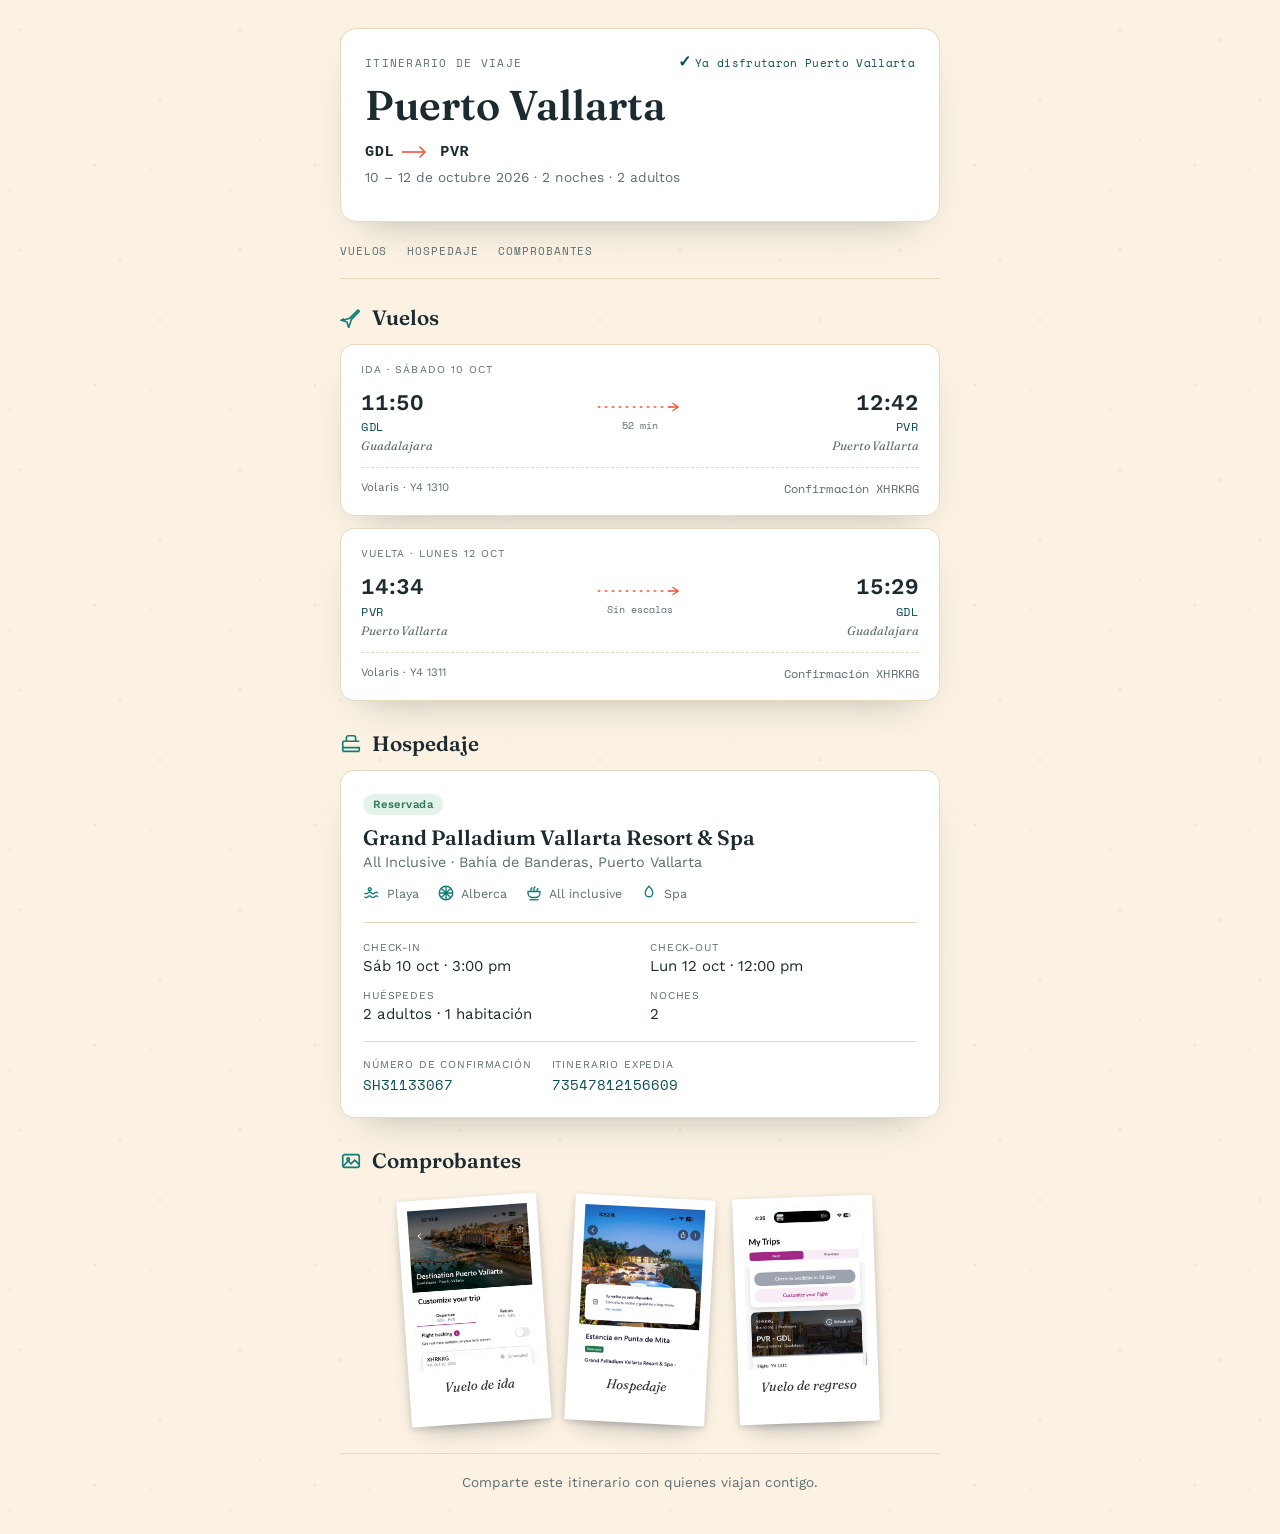
==== commit 9e3c5518: "Redesign itinerary hierarchy: compact hero with inline countdown, HORA-AEROPUERTO-DESTINO flight car" ====
--- a/itinerario.html
+++ b/itinerario.html
@@ -12,55 +12,27 @@
 </head>
 <body>
 <div class="page">
-  <div class="hero-band">
-    <div class="hero-ticket">
-      <div class="ht-main">
-        <div class="ht-top">
-          <span>Pase de abordar</span>
-          <span>Ida y vuelta</span>
-        </div>
-        <div class="ht-route">
-          <div class="ht-city">
-            <span class="ht-code">GDL</span>
-            <span class="ht-name">Guadalajara</span>
-          </div>
-          <div class="ht-path">
-            <svg viewBox="0 0 200 30" fill="none" stroke="currentColor" stroke-width="1.6">
-              <line x1="4" y1="15" x2="178" y2="15" stroke-dasharray="4 7"/>
-              <path d="M166 15 L188 15 M176 7 L188 15 L176 23" stroke-linecap="round" stroke-linejoin="round"/>
-            </svg>
-          </div>
-          <div class="ht-city">
-            <span class="ht-code">PVR</span>
-            <span class="ht-name">Puerto Vallarta</span>
-          </div>
-        </div>
-        <h1 class="ht-title">Puerto Vallarta</h1>
-        <p class="ht-dates">10 – 12 de octubre &middot; 2026</p>
-        <div class="ht-airline">
-          <svg width="16" height="16" viewBox="0 0 24 24" fill="currentColor"><path d="M2 16l9-3 8-8c1-1 2.5.5 1.5 1.5l-8 8-3 9-2-6-6-2 3-1.5z"/></svg>
-          <span>Volaris &middot; Y4 1310 / Y4 1311</span>
-        </div>
-      </div>
-      <div class="ht-stub">
-        <div>
-          <span class="g-label">Duración</span>
-          <span class="g-value">2 noches</span>
-        </div>
-        <div>
-          <span class="g-label">Viajeros</span>
-          <span class="g-value">2 adultos</span>
-        </div>
-      </div>
-    </div>
-  </div>
-
-  <div class="countdown" id="countdown">
-    <span class="countdown-num" id="countdown-num">&hellip;</span>
-    <span class="countdown-text" id="countdown-text">Calculando los días que faltan</span>
-  </div>
-
-  <section class="section">
+  <header class="hero-card">
+    <div class="hero-top">
+      <span class="hero-eyebrow">Itinerario de viaje</span>
+      <span class="hero-countdown"><strong id="countdown-num">&hellip;</strong><span id="countdown-text">calculando</span></span>
+    </div>
+    <h1 class="hero-title">Puerto Vallarta</h1>
+    <div class="hero-route">
+      <span class="hero-code">GDL</span>
+      <svg class="hero-arrow" width="30" height="12" viewBox="0 0 30 12" fill="none" stroke="currentColor" stroke-width="1.6"><line x1="0" y1="6" x2="23" y2="6"/><path d="M18 1l5 5-5 5" stroke-linecap="round" stroke-linejoin="round"/></svg>
+      <span class="hero-code">PVR</span>
+    </div>
+    <p class="hero-meta">10 &ndash; 12 de octubre 2026 &middot; 2 noches &middot; 2 adultos</p>
+  </header>
+
+  <nav class="section-nav">
+    <a href="#vuelos">Vuelos</a>
+    <a href="#hospedaje">Hospedaje</a>
+    <a href="#comprobantes">Comprobantes</a>
+  </nav>
+
+  <section class="section" id="vuelos">
     <div class="section-head">
       <svg width="22" height="22" viewBox="0 0 24 24" fill="none" stroke="currentColor" stroke-width="1.8"><path d="M2 16l9-3 8-8c1-1 2.5.5 1.5 1.5l-8 8-3 9-2-6-6-2 3-1.5z"/></svg>
       <h2>Vuelos</h2>
@@ -68,72 +40,62 @@
 
     <div class="tickets">
       <article class="ticket">
-        <div class="ticket-main">
-          <span class="ticket-label">Ida &middot; sábado 10 oct</span>
-          <div class="ticket-route">
-            <div class="ticket-city">
-              <span class="code">GDL</span>
-              <span class="city">Guadalajara</span>
-              <span class="time">11:50</span>
-            </div>
-            <div class="ticket-path">
-              <svg viewBox="0 0 100 16" fill="none" stroke="currentColor" stroke-width="1.6">
-                <line x1="2" y1="8" x2="90" y2="8" stroke-dasharray="3 5"/>
-                <path d="M84 8 L94 8 M88 4 L94 8 L88 12" stroke-linecap="round" stroke-linejoin="round"/>
-              </svg>
-            </div>
-            <div class="ticket-city">
-              <span class="code">PVR</span>
-              <span class="city">Puerto Vallarta</span>
-              <span class="time">12:42</span>
-            </div>
-          </div>
-          <div class="ticket-meta">
-            <span>Volaris &middot; Y4 1310</span>
-            <span>52 min de vuelo</span>
-          </div>
-        </div>
-        <div class="ticket-stub">
-          <span class="stub-label">Confirmación</span>
-          <span class="stub-code">XHRKRG</span>
+        <span class="ticket-label">Ida &middot; sábado 10 oct</span>
+        <div class="ticket-route">
+          <div class="ticket-endpoint">
+            <span class="ticket-time">11:50</span>
+            <span class="ticket-code">GDL</span>
+            <span class="ticket-city">Guadalajara</span>
+          </div>
+          <div class="ticket-path-col">
+            <svg viewBox="0 0 100 16" fill="none" stroke="currentColor" stroke-width="1.6">
+              <line x1="2" y1="8" x2="90" y2="8" stroke-dasharray="3 5"/>
+              <path d="M84 8 L94 8 M88 4 L94 8 L88 12" stroke-linecap="round" stroke-linejoin="round"/>
+            </svg>
+            <span class="ticket-duration">52 min</span>
+          </div>
+          <div class="ticket-endpoint dest">
+            <span class="ticket-time">12:42</span>
+            <span class="ticket-code">PVR</span>
+            <span class="ticket-city">Puerto Vallarta</span>
+          </div>
+        </div>
+        <div class="ticket-footer">
+          <span>Volaris &middot; Y4 1310</span>
+          <span class="ticket-confirmation">Confirmación XHRKRG</span>
         </div>
       </article>
 
       <article class="ticket">
-        <div class="ticket-main">
-          <span class="ticket-label">Vuelta &middot; lunes 12 oct</span>
-          <div class="ticket-route">
-            <div class="ticket-city">
-              <span class="code">PVR</span>
-              <span class="city">Puerto Vallarta</span>
-              <span class="time">14:34</span>
-            </div>
-            <div class="ticket-path">
-              <svg viewBox="0 0 100 16" fill="none" stroke="currentColor" stroke-width="1.6">
-                <line x1="2" y1="8" x2="90" y2="8" stroke-dasharray="3 5"/>
-                <path d="M84 8 L94 8 M88 4 L94 8 L88 12" stroke-linecap="round" stroke-linejoin="round"/>
-              </svg>
-            </div>
-            <div class="ticket-city">
-              <span class="code">GDL</span>
-              <span class="city">Guadalajara</span>
-              <span class="time">15:29</span>
-            </div>
-          </div>
-          <div class="ticket-meta">
-            <span>Volaris &middot; Y4 1311</span>
-            <span>Sin escalas</span>
-          </div>
-        </div>
-        <div class="ticket-stub">
-          <span class="stub-label">Confirmación</span>
-          <span class="stub-code">XHRKRG</span>
+        <span class="ticket-label">Vuelta &middot; lunes 12 oct</span>
+        <div class="ticket-route">
+          <div class="ticket-endpoint">
+            <span class="ticket-time">14:34</span>
+            <span class="ticket-code">PVR</span>
+            <span class="ticket-city">Puerto Vallarta</span>
+          </div>
+          <div class="ticket-path-col">
+            <svg viewBox="0 0 100 16" fill="none" stroke="currentColor" stroke-width="1.6">
+              <line x1="2" y1="8" x2="90" y2="8" stroke-dasharray="3 5"/>
+              <path d="M84 8 L94 8 M88 4 L94 8 L88 12" stroke-linecap="round" stroke-linejoin="round"/>
+            </svg>
+            <span class="ticket-duration">Sin escalas</span>
+          </div>
+          <div class="ticket-endpoint dest">
+            <span class="ticket-time">15:29</span>
+            <span class="ticket-code">GDL</span>
+            <span class="ticket-city">Guadalajara</span>
+          </div>
+        </div>
+        <div class="ticket-footer">
+          <span>Volaris &middot; Y4 1311</span>
+          <span class="ticket-confirmation">Confirmación XHRKRG</span>
         </div>
       </article>
     </div>
   </section>
 
-  <section class="section">
+  <section class="section" id="hospedaje">
     <div class="section-head">
       <svg width="22" height="22" viewBox="0 0 24 24" fill="none" stroke="currentColor" stroke-width="1.8"><path d="M3 20V9m0 11h18M3 20l0-4h18v4M7 9V5a2 2 0 012-2h6a2 2 0 012 2v4M3 9h18"/></svg>
       <h2>Hospedaje</h2>
@@ -195,7 +157,7 @@
     </article>
   </section>
 
-  <section class="section">
+  <section class="section" id="comprobantes">
     <div class="section-head">
       <svg width="22" height="22" viewBox="0 0 24 24" fill="none" stroke="currentColor" stroke-width="1.8"><rect x="3" y="5" width="18" height="14" rx="2"/><circle cx="9" cy="10" r="1.4"/><path d="M21 16l-5-5-4 4-3-3-6 6"/></svg>
       <h2>Comprobantes</h2>
--- a/style.css
+++ b/style.css
@@ -12,7 +12,7 @@
   --good:#2E7D5B;
   --good-bg:#E4F3EA;
   --shadow: 0 18px 40px -24px rgba(20,40,45,0.35);
-  --sand-bg: url("data:image/svg+xml,%3Csvg xmlns='http://www.w3.org/2000/svg' width='200' height='200'%3E%3Ccircle cx='20' cy='30' r='2' fill='%23E8D9BE' fill-opacity='0.6'/%3E%3Ccircle cx='70' cy='80' r='1.4' fill='%23F2A63D' fill-opacity='0.35'/%3E%3Ccircle cx='120' cy='40' r='1.8' fill='%23E8D9BE' fill-opacity='0.55'/%3E%3Ccircle cx='160' cy='100' r='2.2' fill='%23E8D9BE' fill-opacity='0.5'/%3E%3Ccircle cx='40' cy='140' r='1.6' fill='%23F2A63D' fill-opacity='0.3'/%3E%3Ccircle cx='95' cy='165' r='2' fill='%23E8D9BE' fill-opacity='0.55'/%3E%3Ccircle cx='180' cy='30' r='1.4' fill='%23E8D9BE' fill-opacity='0.45'/%3E%3Ccircle cx='10' cy='190' r='1.8' fill='%23F2A63D' fill-opacity='0.3'/%3E%3Ccircle cx='150' cy='170' r='1.5' fill='%23E8D9BE' fill-opacity='0.5'/%3E%3C/svg%3E");
+  --sand-bg: url("data:image/svg+xml,%3Csvg xmlns='http://www.w3.org/2000/svg' width='220' height='220'%3E%3Ccircle cx='20' cy='30' r='1.6' fill='%23C9B58C' fill-opacity='0.22'/%3E%3Ccircle cx='70' cy='80' r='1.1' fill='%23C9B58C' fill-opacity='0.16'/%3E%3Ccircle cx='120' cy='40' r='1.4' fill='%23C9B58C' fill-opacity='0.2'/%3E%3Ccircle cx='160' cy='100' r='1.7' fill='%23C9B58C' fill-opacity='0.18'/%3E%3Ccircle cx='40' cy='140' r='1.3' fill='%23C9B58C' fill-opacity='0.15'/%3E%3Ccircle cx='95' cy='165' r='1.6' fill='%23C9B58C' fill-opacity='0.2'/%3E%3Ccircle cx='180' cy='30' r='1.1' fill='%23C9B58C' fill-opacity='0.16'/%3E%3Ccircle cx='10' cy='190' r='1.4' fill='%23C9B58C' fill-opacity='0.15'/%3E%3Ccircle cx='150' cy='170' r='1.2' fill='%23C9B58C' fill-opacity='0.18'/%3E%3C/svg%3E");
 }
 
 @media (prefers-color-scheme: dark){
@@ -52,11 +52,9 @@
 body{
   margin:0;
   background-color:var(--bg);
-  background-image:
-    radial-gradient(120% 46% at 50% 0%, rgba(255,255,255,0.7) 0%, rgba(255,255,255,0) 65%),
-    var(--sand-bg);
-  background-repeat:no-repeat, repeat;
-  background-size:100% 420px, 200px 200px;
+  background-image:var(--sand-bg);
+  background-repeat:repeat;
+  background-size:220px 220px;
   color:var(--text);
   font-family:"Work Sans", ui-sans-serif, system-ui, sans-serif;
   -webkit-font-smoothing:antialiased;
@@ -81,10 +79,10 @@
 }
 
 .page{
-  max-width:760px;
+  max-width:640px;
   margin:0 auto;
   padding-inline:20px;
-  padding-block:0 48px;
+  padding-block:28px 44px;
 }
 
 /* ---------- GATE ---------- */
@@ -363,151 +361,90 @@
   .postit-card{ transition:none; }
 }
 
-/* ---------- HERO BAND + TICKET ---------- */
-.hero-band{
-  margin-inline:-20px;
-  padding:36px 20px 44px;
-  background:linear-gradient(160deg, #1B2A4E 0%, #C6553F 45%, #F2A63D 78%, #FBDCA0 100%);
-}
-.hero-ticket{
-  display:flex;
-  max-width:600px;
-  margin-inline:auto;
+/* ---------- HERO ---------- */
+.hero-card{
   background:var(--surface);
   border:1px solid var(--border);
-  border-radius:18px;
-  box-shadow:0 30px 50px -20px rgba(15,20,35,0.55);
-  overflow:hidden;
-}
-.ht-main{
-  flex:1;
-  padding:26px 24px;
-  min-width:0;
-}
-.ht-top{
-  display:flex;
+  border-radius:16px;
+  padding:22px 24px;
+  box-shadow:var(--shadow);
+}
+.hero-top{
+  display:flex;
+  align-items:baseline;
   justify-content:space-between;
+  gap:12px;
+  flex-wrap:wrap;
+}
+.hero-eyebrow{
   font-family:"Space Mono", monospace;
   font-size:0.66rem;
-  letter-spacing:0.1em;
+  letter-spacing:0.12em;
   text-transform:uppercase;
   color:var(--text-soft);
 }
-.ht-route{
-  display:flex;
-  align-items:center;
-  gap:12px;
-  margin-top:18px;
-}
-.ht-city{ display:flex; flex-direction:column; }
-.ht-code{
+.hero-countdown{
+  font-family:"Space Mono", monospace;
+  font-size:0.7rem;
+  letter-spacing:0.03em;
+  color:var(--teal-strong);
+  white-space:nowrap;
+}
+.hero-countdown strong{
   font-family:"Fraunces", serif;
   font-weight:700;
-  font-size:2rem;
-  line-height:1;
-  color:var(--text);
-}
-.ht-name{
-  font-size:0.72rem;
-  color:var(--text-soft);
-  margin-top:4px;
-}
-.ht-path{
-  flex:1;
-  color:var(--coral);
-  min-width:50px;
-}
-.ht-path svg{ width:100%; height:22px; display:block; }
-.ht-title{
-  margin-top:22px;
-  font-size:clamp(1.6rem, 6vw, 2.2rem);
+  font-size:1rem;
+  margin-right:4px;
+}
+.hero-title{
+  margin-top:8px;
+  font-size:clamp(1.9rem, 7vw, 2.6rem);
   font-weight:600;
   color:var(--text);
 }
-.ht-dates{
-  margin-top:4px;
-  font-family:"Space Mono", monospace;
-  font-size:0.85rem;
-  color:var(--text-soft);
-}
-.ht-stub{
-  width:150px;
-  flex:none;
-  padding:24px 18px;
-  background:var(--surface-2);
-  border-left:2px dashed var(--border);
-  display:flex;
-  flex-direction:column;
-  justify-content:center;
-  gap:16px;
-  position:relative;
-}
-.ht-stub::before,
-.ht-stub::after{
-  content:"";
-  position:absolute;
-  left:-11px;
-  width:22px;
-  height:22px;
-  border-radius:50%;
-  background:var(--bg);
-  border:1px solid var(--border);
-}
-.ht-stub::before{ top:-11px; }
-.ht-stub::after{ bottom:-11px; }
-.ht-airline{
+.hero-route{
   display:flex;
   align-items:center;
   gap:8px;
-  padding-top:12px;
-  border-top:1px dashed var(--border);
-  color:var(--coral);
-}
-.ht-airline svg{ flex:none; }
-.ht-airline span{
-  font-family:"Space Mono", monospace;
-  font-size:0.68rem;
+  margin-top:12px;
+}
+.hero-code{
+  font-family:"Space Mono", monospace;
+  font-weight:700;
+  font-size:0.95rem;
   letter-spacing:0.04em;
-  color:var(--text-soft);
-}
-
-@media (max-width:480px){
-  .hero-ticket{ flex-direction:column; }
-  .ht-stub{
-    width:auto;
-    border-left:none;
-    border-top:2px dashed var(--border);
-    flex-direction:row;
-    justify-content:space-between;
-    align-items:center;
-  }
-  .ht-stub::before{ left:-11px; top:-11px; }
-  .ht-stub::after{ left:auto; right:-11px; top:-11px; bottom:auto; }
-}
-
-/* ---------- COUNTDOWN ---------- */
-.countdown{
-  display:flex;
-  align-items:baseline;
-  justify-content:center;
-  gap:10px;
-  margin-top:18px;
-  padding:14px 20px;
-  background:linear-gradient(135deg, var(--teal-strong), var(--teal));
-  color:#FBF2E3;
-  border-radius:14px;
-  box-shadow:var(--shadow);
-  text-align:center;
-}
-.countdown-num{
-  font-family:"Fraunces", serif;
-  font-weight:700;
-  font-size:1.8rem;
-  font-variant-numeric:tabular-nums;
-}
-.countdown-text{
-  font-size:0.85rem;
-  opacity:0.92;
+  color:var(--text);
+}
+.hero-arrow{ color:var(--coral); flex:none; }
+.hero-meta{
+  margin-top:8px;
+  font-size:0.86rem;
+  color:var(--text-soft);
+}
+
+/* ---------- SECTION NAV ---------- */
+.section-nav{
+  display:flex;
+  gap:20px;
+  margin-top:20px;
+  padding-bottom:14px;
+  border-bottom:1px solid var(--border);
+  font-family:"Space Mono", monospace;
+  font-size:0.7rem;
+  letter-spacing:0.08em;
+  text-transform:uppercase;
+}
+.section-nav a{
+  color:var(--text-soft);
+  text-decoration:none;
+  padding-bottom:3px;
+  border-bottom:2px solid transparent;
+}
+.section-nav a:hover,
+.section-nav a:focus-visible{
+  color:var(--teal-strong);
+  border-bottom-color:var(--coral);
+  outline:none;
 }
 
 /* ---------- AMENITIES ---------- */
@@ -528,17 +465,17 @@
 
 /* ---------- SECTIONS ---------- */
 .section{
-  padding-block:36px 8px;
+  padding-block:26px 4px;
 }
 .section-head{
   display:flex;
   align-items:center;
   gap:10px;
-  margin-bottom:18px;
+  margin-bottom:14px;
 }
 .section-head svg{ color:var(--teal); flex:none; }
 .section-head h2{
-  font-size:1.5rem;
+  font-size:1.3rem;
   font-weight:600;
   color:var(--text);
 }
@@ -547,110 +484,92 @@
 .tickets{
   display:flex;
   flex-direction:column;
-  gap:14px;
+  gap:12px;
 }
 .ticket{
-  display:flex;
+  display:block;
   background:var(--surface);
   border:1px solid var(--border);
   border-radius:14px;
   box-shadow:var(--shadow);
-  overflow:hidden;
-}
-.ticket-main{
-  flex:1;
   padding:18px 20px;
-  min-width:0;
 }
 .ticket-label{
-  font-size:0.68rem;
+  display:block;
+  font-size:0.66rem;
   letter-spacing:0.1em;
   text-transform:uppercase;
   color:var(--text-soft);
 }
 .ticket-route{
-  display:flex;
+  display:grid;
+  grid-template-columns:1fr auto 1fr;
+  align-items:start;
+  gap:8px;
+  margin-top:14px;
+}
+.ticket-endpoint{
+  display:flex;
+  flex-direction:column;
+}
+.ticket-endpoint.dest{
+  align-items:flex-end;
+  text-align:right;
+}
+.ticket-time{
+  font-family:"Work Sans", sans-serif;
+  font-weight:600;
+  font-size:1.4rem;
+  color:var(--text);
+  font-variant-numeric:tabular-nums;
+  line-height:1.1;
+}
+.ticket-code{
+  font-family:"Space Mono", monospace;
+  font-size:0.78rem;
+  letter-spacing:0.06em;
+  color:var(--teal-strong);
+  margin-top:3px;
+}
+.ticket-city{
+  font-family:"Fraunces", serif;
+  font-style:italic;
+  font-size:0.76rem;
+  color:var(--text-soft);
+  margin-top:2px;
+}
+.ticket-path-col{
+  display:flex;
+  flex-direction:column;
   align-items:center;
+  padding-top:10px;
+  min-width:64px;
+}
+.ticket-path-col svg{
+  width:100%;
+  height:14px;
+  color:var(--coral);
+}
+.ticket-duration{
+  margin-top:4px;
+  font-family:"Space Mono", monospace;
+  font-size:0.62rem;
+  color:var(--text-soft);
+  white-space:nowrap;
+}
+.ticket-footer{
+  display:flex;
+  justify-content:space-between;
   gap:10px;
-  margin-top:10px;
-}
-.ticket-city{
-  display:flex;
-  flex-direction:column;
-}
-.ticket-city .code{
-  font-family:"Fraunces", serif;
-  font-weight:600;
-  font-size:1.5rem;
-  line-height:1;
-  color:var(--text);
-}
-.ticket-city .city{
+  margin-top:14px;
+  padding-top:12px;
+  border-top:1px dashed var(--border);
   font-size:0.72rem;
   color:var(--text-soft);
-  margin-top:2px;
-}
-.ticket-city .time{
-  font-family:"Space Mono", monospace;
-  font-size:0.82rem;
-  color:var(--teal);
-  margin-top:4px;
-}
-.ticket-path{
-  flex:1;
-  display:flex;
-  align-items:center;
-  justify-content:center;
-  color:var(--coral);
-  min-width:36px;
-}
-.ticket-path svg{ width:100%; height:16px; }
-.ticket-meta{
-  display:flex;
-  gap:14px;
-  margin-top:12px;
-  font-size:0.78rem;
-  color:var(--text-soft);
-}
-.ticket-stub{
-  width:132px;
-  flex:none;
-  padding:18px 14px;
-  background:var(--surface-2);
-  border-left:2px dashed var(--border);
-  display:flex;
-  flex-direction:column;
-  justify-content:center;
-  gap:4px;
-  position:relative;
-}
-.ticket-stub::before,
-.ticket-stub::after{
-  content:"";
-  position:absolute;
-  left:-9px;
-  width:18px;
-  height:18px;
-  border-radius:50%;
-  background:var(--bg);
-  border:1px solid var(--border);
-}
-.ticket-stub::before{ top:-9px; }
-.ticket-stub::after{ bottom:-9px; }
-.stub-label{
-  font-size:0.64rem;
-  letter-spacing:0.08em;
-  text-transform:uppercase;
-  color:var(--text-soft);
-}
-.stub-code{
-  font-family:"Space Mono", monospace;
-  font-size:0.95rem;
-  color:var(--text);
-}
-.stub-note{
-  font-size:0.7rem;
-  color:var(--coral);
+}
+.ticket-confirmation{
+  font-family:"Space Mono", monospace;
+  letter-spacing:0.01em;
 }
 
 /* ---------- HOTEL ---------- */
@@ -807,22 +726,7 @@
 }
 .lightbox-close:hover{ background:rgba(255,255,255,0.25); }
 
-@media (max-width:480px){
-  .ticket{ flex-direction:column; }
-  .ticket-stub{
-    width:auto;
-    border-left:none;
-    border-top:2px dashed var(--border);
-    flex-direction:row;
-    justify-content:space-between;
-    align-items:center;
-  }
-  .ticket-stub::before,
-  .ticket-stub::after{
-    left:auto;
-    top:-9px;
-  }
-  .ticket-stub::before{ left:-9px; }
-  .ticket-stub::after{ right:-9px; left:auto; bottom:auto; top:-9px; }
+@media (max-width:420px){
+  .ticket-footer{ flex-wrap:wrap; gap:4px 10px; }
   .hotel-grid{ grid-template-columns:1fr 1fr; }
 }
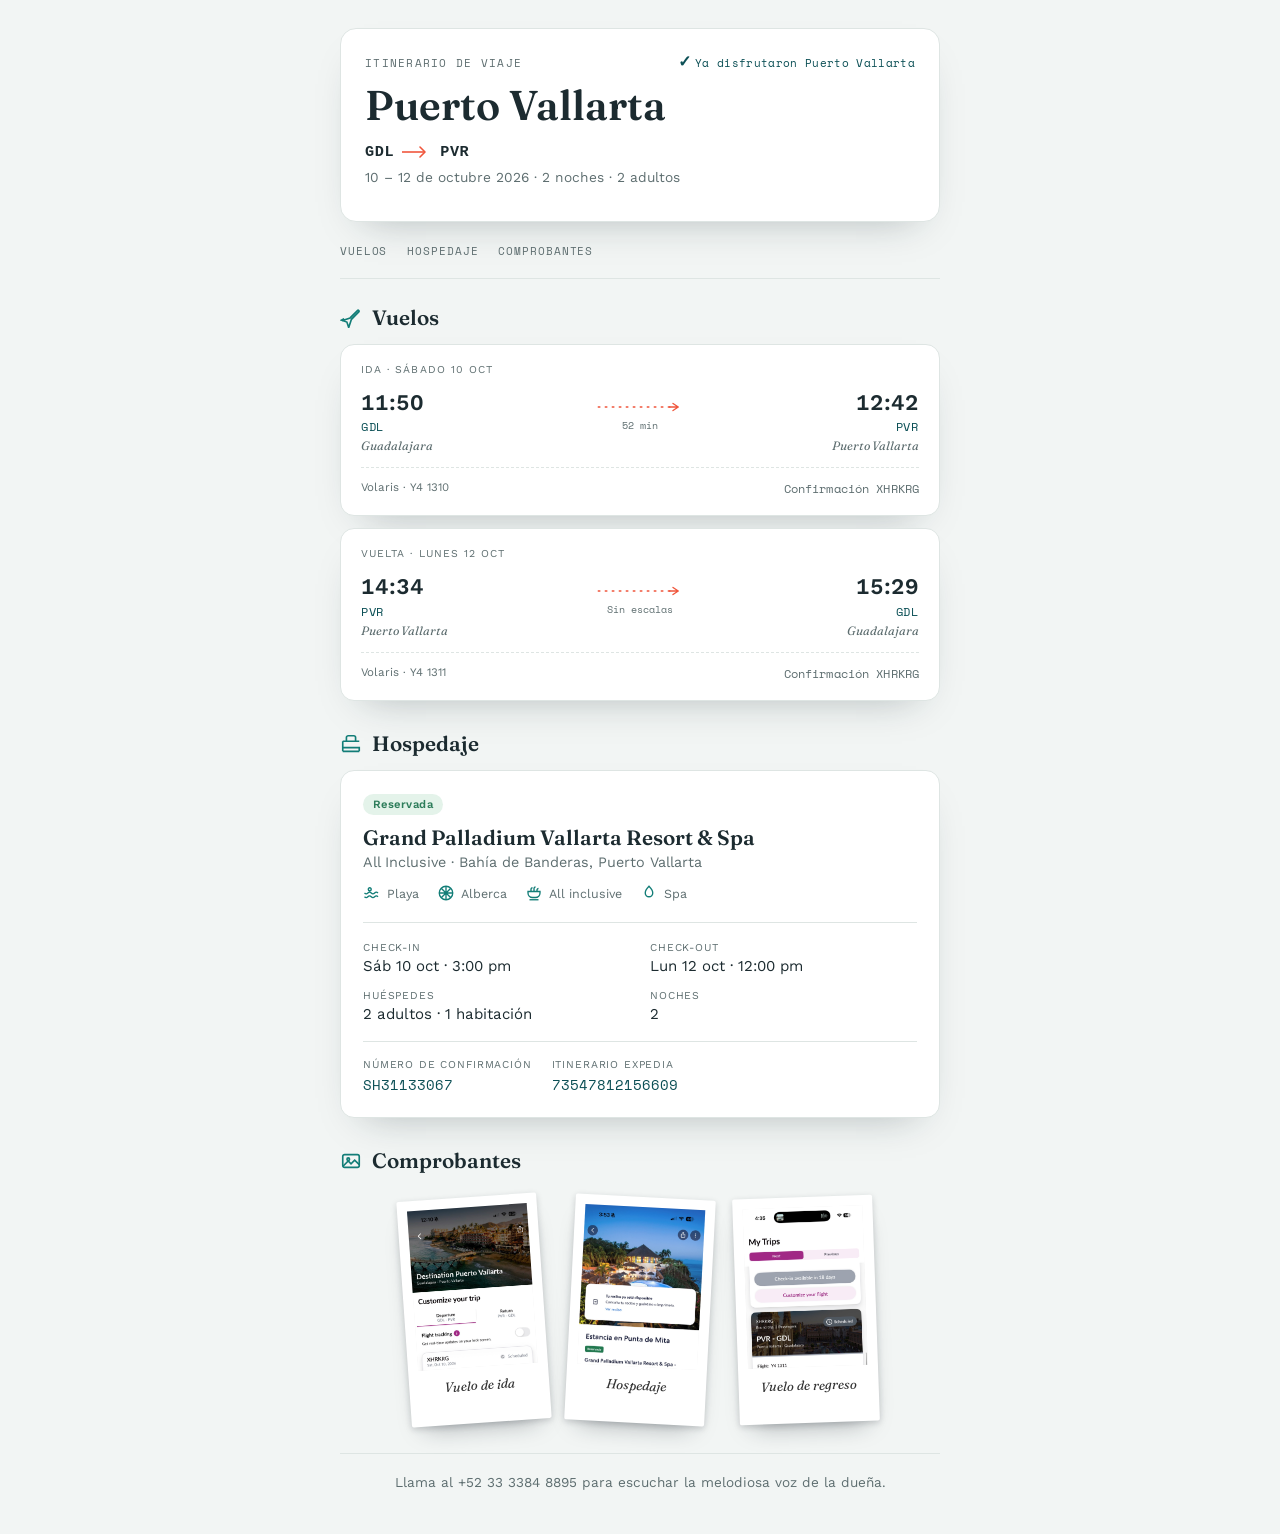
==== commit 69f311ef: "Update footer message Co-Authored-By: Claude Sonnet 5 <noreply@anthropic.com>" ====
--- a/itinerario.html
+++ b/itinerario.html
@@ -180,7 +180,7 @@
   </section>
 
   <footer>
-    Comparte este itinerario con quienes viajan contigo.
+    Llama al +52 33 3384 8895 para escuchar la melodiosa voz de la dueña.
   </footer>
 </div>
 
--- a/style.css
+++ b/style.css
@@ -1,10 +1,10 @@
 :root{
-  --bg:#FBF2E3;
+  --bg:#F2F5F4;
   --surface:#FFFFFF;
-  --surface-2:#FFF8EC;
+  --surface-2:#EAF0EE;
   --text:#1C2B30;
   --text-soft:#5E6E70;
-  --border:#E8D9BE;
+  --border:#DEE5E3;
   --teal:#127D77;
   --teal-strong:#0B4F55;
   --coral:#F0563C;
@@ -12,7 +12,6 @@
   --good:#2E7D5B;
   --good-bg:#E4F3EA;
   --shadow: 0 18px 40px -24px rgba(20,40,45,0.35);
-  --sand-bg: url("data:image/svg+xml,%3Csvg xmlns='http://www.w3.org/2000/svg' width='220' height='220'%3E%3Ccircle cx='20' cy='30' r='1.6' fill='%23C9B58C' fill-opacity='0.22'/%3E%3Ccircle cx='70' cy='80' r='1.1' fill='%23C9B58C' fill-opacity='0.16'/%3E%3Ccircle cx='120' cy='40' r='1.4' fill='%23C9B58C' fill-opacity='0.2'/%3E%3Ccircle cx='160' cy='100' r='1.7' fill='%23C9B58C' fill-opacity='0.18'/%3E%3Ccircle cx='40' cy='140' r='1.3' fill='%23C9B58C' fill-opacity='0.15'/%3E%3Ccircle cx='95' cy='165' r='1.6' fill='%23C9B58C' fill-opacity='0.2'/%3E%3Ccircle cx='180' cy='30' r='1.1' fill='%23C9B58C' fill-opacity='0.16'/%3E%3Ccircle cx='10' cy='190' r='1.4' fill='%23C9B58C' fill-opacity='0.15'/%3E%3Ccircle cx='150' cy='170' r='1.2' fill='%23C9B58C' fill-opacity='0.18'/%3E%3C/svg%3E");
 }
 
 @media (prefers-color-scheme: dark){
@@ -52,9 +51,6 @@
 body{
   margin:0;
   background-color:var(--bg);
-  background-image:var(--sand-bg);
-  background-repeat:repeat;
-  background-size:220px 220px;
   color:var(--text);
   font-family:"Work Sans", ui-sans-serif, system-ui, sans-serif;
   -webkit-font-smoothing:antialiased;
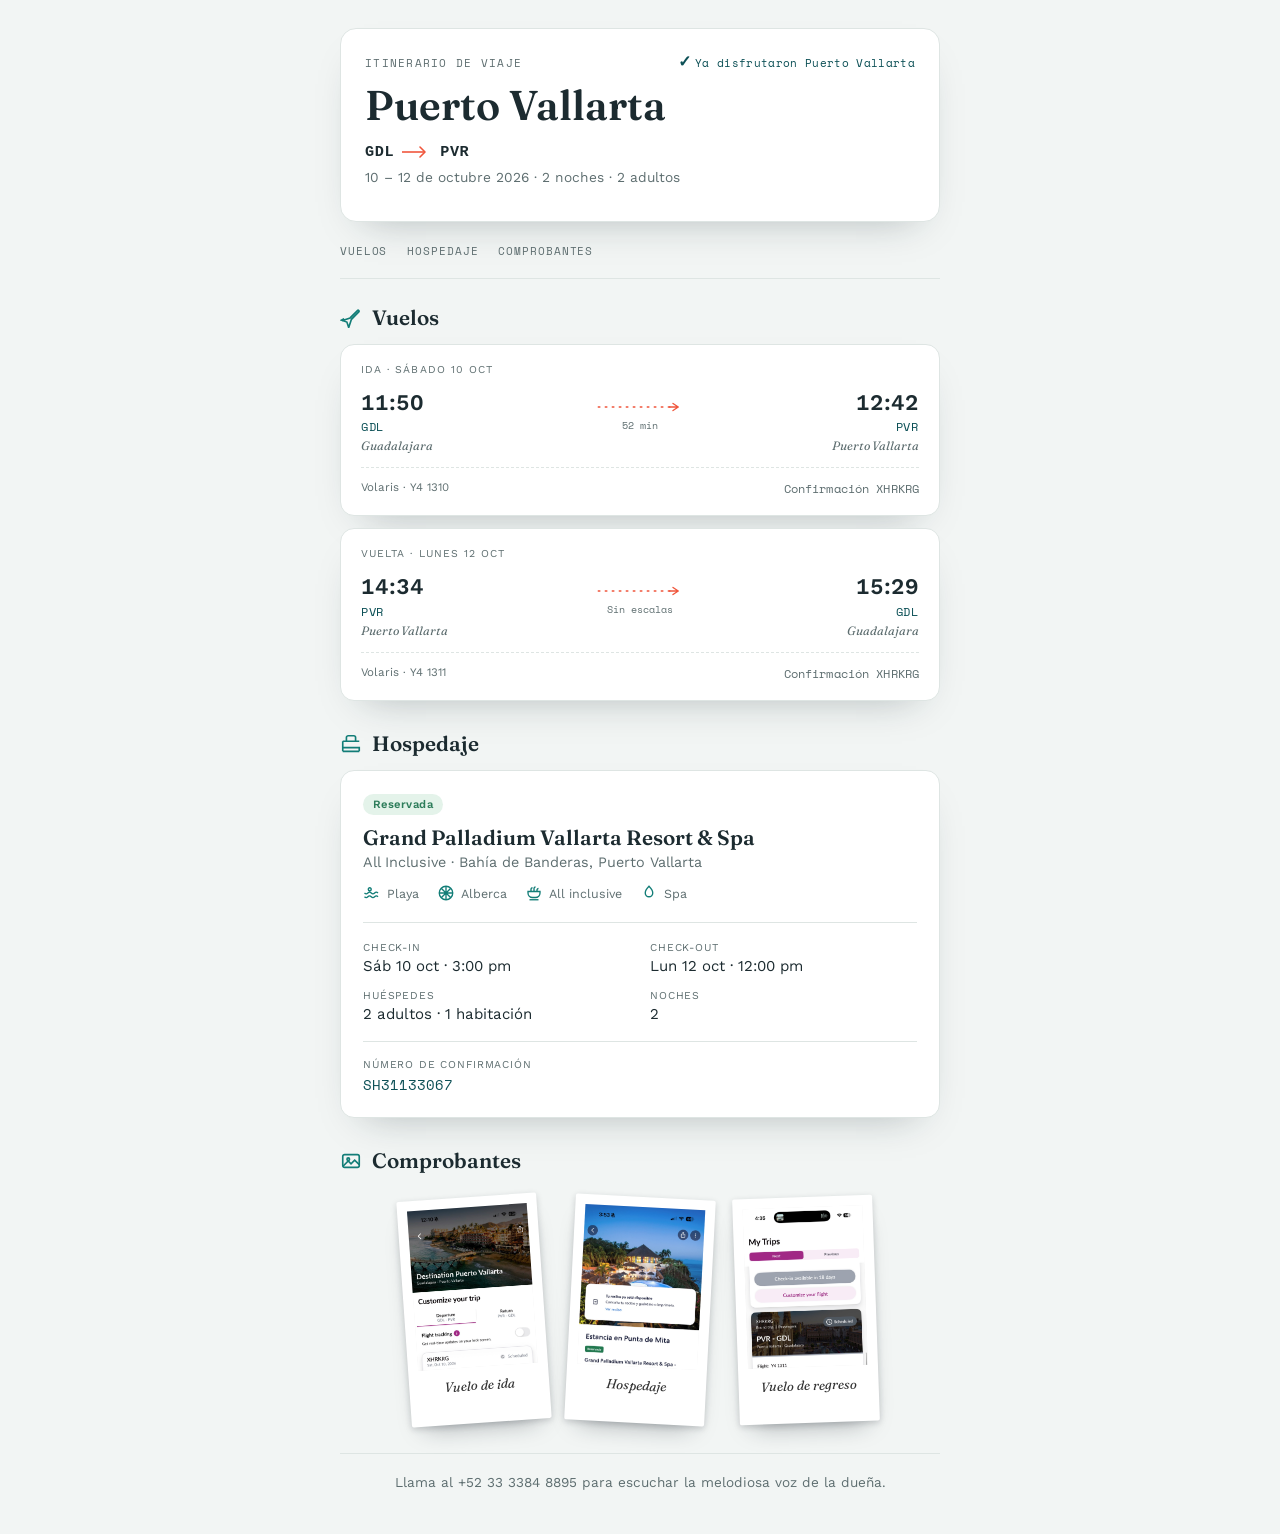
==== commit 469e89f4: "Remove Expedia reference from hotel confirmation codes Co-Authored-By: Claude Sonnet 5 <noreply@anth" ====
--- a/itinerario.html
+++ b/itinerario.html
@@ -149,10 +149,6 @@
           <span class="g-label">Número de confirmación</span>
           <span class="code-mono">SH31133067</span>
         </div>
-        <div>
-          <span class="g-label">Itinerario Expedia</span>
-          <span class="code-mono">73547812156609</span>
-        </div>
       </div>
     </article>
   </section>
--- a/style.css
+++ b/style.css
@@ -192,6 +192,10 @@
 .postit:nth-of-type(3) .postit-back{
   background:#E7CFC3;
 }
+.postit:nth-of-type(6) .postit-front,
+.postit:nth-of-type(6) .postit-back{
+  background:#DCE6EF;
+}
 
 /* sizes tuned per note length; stacked in a row below the card on narrow screens */
 .postit:nth-of-type(1){ width:120px; height:140px; transform:rotate(-4deg); }
@@ -199,6 +203,7 @@
 .postit:nth-of-type(3){ width:120px; height:140px; transform:rotate(-3deg); }
 .postit:nth-of-type(4){ width:80px; height:80px; transform:rotate(5deg); }
 .postit:nth-of-type(5){ width:104px; height:104px; transform:rotate(-5deg); }
+.postit:nth-of-type(6){ width:100px; height:100px; transform:rotate(4deg); }
 
 @media (min-width:820px){
   .card-cluster{ max-width:660px; }
@@ -206,6 +211,7 @@
   .postit{ position:absolute; }
   .postit:nth-of-type(1){ top:0; left:10px; }
   .postit:nth-of-type(3){ top:190px; left:10px; }
+  .postit:nth-of-type(6){ top:340px; left:10px; }
   .postit:nth-of-type(2){ top:10px; right:10px; }
   .postit:nth-of-type(4){ top:142px; right:10px; }
   .postit:nth-of-type(5){ top:262px; right:10px; }
@@ -305,7 +311,7 @@
   flex-direction:column;
   gap:12px;
 }
-#gate-input{
+.gate-text-input{
   font:inherit;
   font-size:1rem;
   padding:12px 14px;
@@ -315,10 +321,10 @@
   color:#F4ECC6;
   text-align:center;
 }
-#gate-input::placeholder{
+.gate-text-input::placeholder{
   color:rgba(244,236,198,0.55);
 }
-#gate-input:focus-visible{
+.gate-text-input:focus-visible{
   outline:2px solid #F0E5A8;
   outline-offset:2px;
 }
@@ -343,18 +349,100 @@
   font-size:0.85rem;
   color:#FF9E80;
 }
-.back-content.shake{ animation:shake 0.4s; }
+.back-content.shake,
+.confirm-card.shake{ animation:shake 0.4s; }
 @keyframes shake{
   0%, 100%{ transform:translateX(0); }
   20%, 60%{ transform:translateX(-8px); }
   40%, 80%{ transform:translateX(8px); }
 }
 
+/* ---------- CONFIRM GATE ---------- */
+.confirm-gate{
+  display:none;
+  position:fixed;
+  inset:0;
+  z-index:60;
+  align-items:center;
+  justify-content:center;
+  padding:24px;
+  overflow:hidden;
+  background-image:
+    var(--stars-bg),
+    radial-gradient(90% 65% at 50% 8%, #F4ECC6 0%, #DCE6EF 24%, #9FB8CE 48%, #5C7896 72%, #263A54 100%);
+  background-repeat:repeat, no-repeat;
+  background-size:220px 220px, cover;
+}
+.confirm-gate.visible{ display:flex; }
+.confirm-card{
+  position:relative;
+  z-index:2;
+  width:100%;
+  max-width:320px;
+  padding:32px 26px;
+  border-radius:18px;
+  text-align:center;
+  background-image:
+    var(--stars-bg),
+    radial-gradient(120% 80% at 50% -8%, rgba(240,229,168,0.32) 0%, rgba(240,229,168,0) 48%),
+    linear-gradient(165deg, #30435F 0%, #16233A 100%);
+  background-repeat:repeat, no-repeat, no-repeat;
+  background-size:170px 170px, auto, auto;
+  box-shadow:0 24px 60px -20px rgba(10,20,25,0.5), inset 0 0 44px rgba(0,0,0,0.35);
+}
+.confirm-card h1{
+  font-size:1.8rem;
+  font-weight:600;
+  color:#F4ECC6;
+}
+.red-flash{
+  position:absolute;
+  inset:0;
+  background:#B91C1C;
+  opacity:0;
+  pointer-events:none;
+  z-index:1;
+}
+.red-flash.flash{ animation:redFlash 0.7s ease; }
+@keyframes redFlash{
+  0%{ opacity:0; }
+  20%{ opacity:0.85; }
+  100%{ opacity:0; }
+}
+.confirm-toast{
+  position:absolute;
+  top:22%;
+  left:50%;
+  margin:0;
+  max-width:280px;
+  padding:14px 20px;
+  border-radius:12px;
+  background:#FFFFFF;
+  color:#8C1F1F;
+  font-weight:700;
+  font-size:0.95rem;
+  text-align:center;
+  box-shadow:0 20px 40px -10px rgba(0,0,0,0.45);
+  z-index:10;
+  opacity:0;
+}
+.confirm-toast.show{ animation:toastPop 1.4s ease forwards; }
+@keyframes toastPop{
+  0%{ opacity:0; transform:translate(-50%,-40px) scale(0.8) rotate(-4deg); }
+  15%{ opacity:1; transform:translate(-50%,0) scale(1.05) rotate(2deg); }
+  25%{ opacity:1; transform:translate(-50%,0) scale(1) rotate(-1deg); }
+  85%{ opacity:1; transform:translate(-50%,0) scale(1) rotate(0deg); }
+  100%{ opacity:0; transform:translate(-50%,-10px) scale(0.95); }
+}
+
 @media (prefers-reduced-motion: reduce){
-  .back-content.shake{ animation:none; }
+  .back-content.shake,
+  .confirm-card.shake{ animation:none; }
   .flip-card{ transition:none; }
   .flip-scene{ animation:none; }
   .postit-card{ transition:none; }
+  .red-flash.flash{ animation:none; }
+  .confirm-toast.show{ animation:none; opacity:1; }
 }
 
 /* ---------- HERO ---------- */
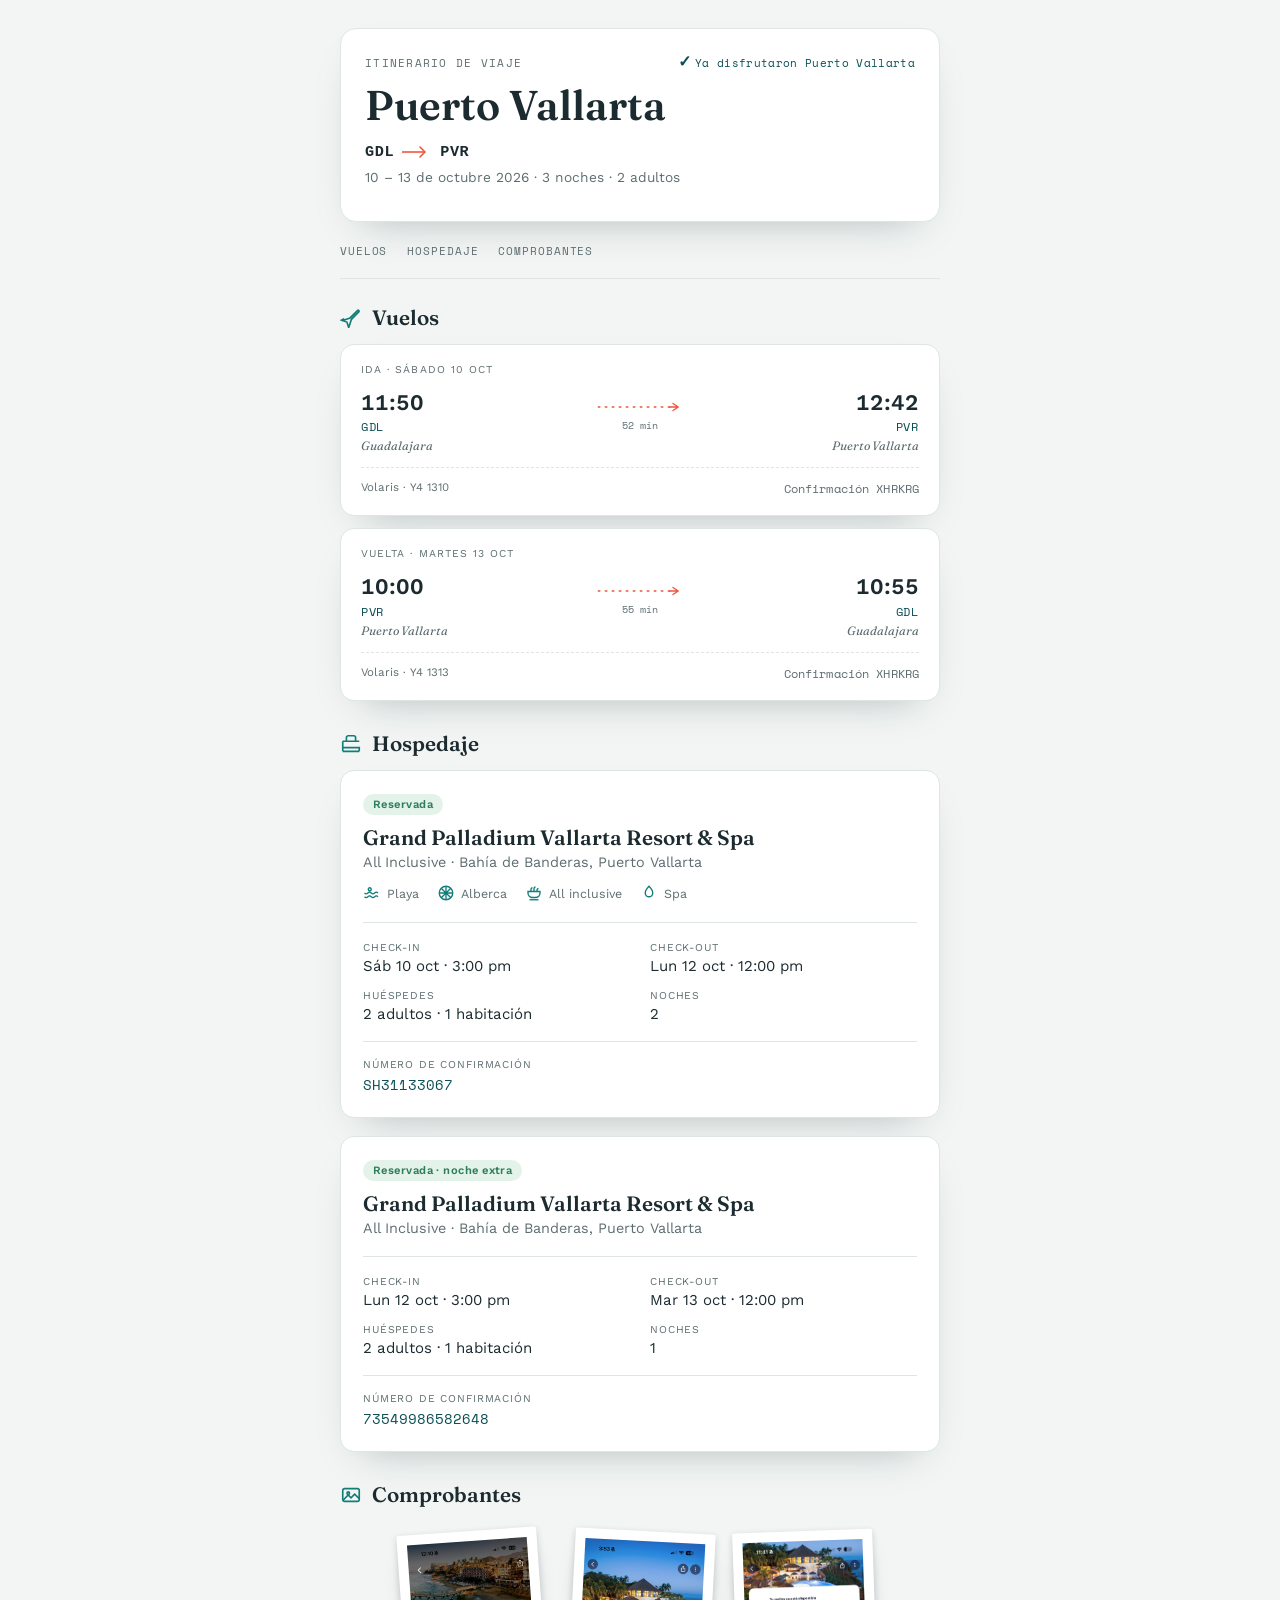
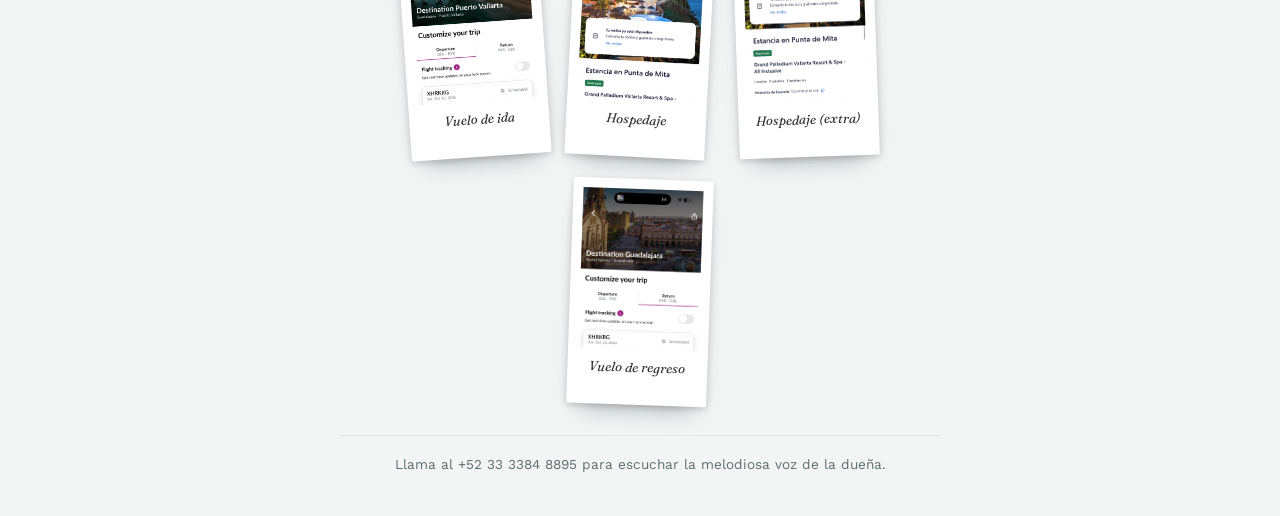
==== commit 1fb3f847: "Extend trip to Oct 13: new return flight and extra hotel night Update return flight to Y4 1313 (13 o" ====
--- a/itinerario.html
+++ b/itinerario.html
@@ -23,7 +23,7 @@
       <svg class="hero-arrow" width="30" height="12" viewBox="0 0 30 12" fill="none" stroke="currentColor" stroke-width="1.6"><line x1="0" y1="6" x2="23" y2="6"/><path d="M18 1l5 5-5 5" stroke-linecap="round" stroke-linejoin="round"/></svg>
       <span class="hero-code">PVR</span>
     </div>
-    <p class="hero-meta">10 &ndash; 12 de octubre 2026 &middot; 2 noches &middot; 2 adultos</p>
+    <p class="hero-meta">10 &ndash; 13 de octubre 2026 &middot; 3 noches &middot; 2 adultos</p>
   </header>
 
   <nav class="section-nav">
@@ -67,10 +67,10 @@
       </article>
 
       <article class="ticket">
-        <span class="ticket-label">Vuelta &middot; lunes 12 oct</span>
+        <span class="ticket-label">Vuelta &middot; martes 13 oct</span>
         <div class="ticket-route">
           <div class="ticket-endpoint">
-            <span class="ticket-time">14:34</span>
+            <span class="ticket-time">10:00</span>
             <span class="ticket-code">PVR</span>
             <span class="ticket-city">Puerto Vallarta</span>
           </div>
@@ -79,16 +79,16 @@
               <line x1="2" y1="8" x2="90" y2="8" stroke-dasharray="3 5"/>
               <path d="M84 8 L94 8 M88 4 L94 8 L88 12" stroke-linecap="round" stroke-linejoin="round"/>
             </svg>
-            <span class="ticket-duration">Sin escalas</span>
+            <span class="ticket-duration">55 min</span>
           </div>
           <div class="ticket-endpoint dest">
-            <span class="ticket-time">15:29</span>
+            <span class="ticket-time">10:55</span>
             <span class="ticket-code">GDL</span>
             <span class="ticket-city">Guadalajara</span>
           </div>
         </div>
         <div class="ticket-footer">
-          <span>Volaris &middot; Y4 1311</span>
+          <span>Volaris &middot; Y4 1313</span>
           <span class="ticket-confirmation">Confirmación XHRKRG</span>
         </div>
       </article>
@@ -151,6 +151,38 @@
         </div>
       </div>
     </article>
+
+    <article class="hotel-card">
+      <span class="badge">Reservada &middot; noche extra</span>
+      <h3>Grand Palladium Vallarta Resort &amp; Spa</h3>
+      <p class="hotel-sub">All Inclusive &middot; Bahía de Banderas, Puerto Vallarta</p>
+
+      <div class="hotel-grid">
+        <div>
+          <span class="g-label">Check-in</span>
+          <span class="g-value">Lun 12 oct &middot; 3:00 pm</span>
+        </div>
+        <div>
+          <span class="g-label">Check-out</span>
+          <span class="g-value">Mar 13 oct &middot; 12:00 pm</span>
+        </div>
+        <div>
+          <span class="g-label">Huéspedes</span>
+          <span class="g-value">2 adultos &middot; 1 habitación</span>
+        </div>
+        <div>
+          <span class="g-label">Noches</span>
+          <span class="g-value">1</span>
+        </div>
+      </div>
+
+      <div class="hotel-codes">
+        <div>
+          <span class="g-label">Número de confirmación</span>
+          <span class="code-mono">73549986582648</span>
+        </div>
+      </div>
+    </article>
   </section>
 
   <section class="section" id="comprobantes">
@@ -168,6 +200,10 @@
         <img src="comprobante-hotel.jpg" alt="Comprobante del hospedaje">
         <span class="proof-label">Hospedaje</span>
       </button>
+      <button type="button" class="proof" data-full="comprobante-hotel-extra.jpg" aria-label="Ver comprobante: hospedaje noche extra">
+        <img src="comprobante-hotel-extra.jpg" alt="Comprobante del hospedaje, noche extra">
+        <span class="proof-label">Hospedaje (extra)</span>
+      </button>
       <button type="button" class="proof" data-full="comprobante-vuelo-regreso.jpg" aria-label="Ver comprobante: vuelo de regreso">
         <img src="comprobante-vuelo-regreso.jpg" alt="Comprobante del vuelo de regreso">
         <span class="proof-label">Vuelo de regreso</span>
@@ -188,7 +224,7 @@
 <script>
   (function () {
     var tripStart = new Date('2026-10-10T00:00:00');
-    var tripEnd = new Date('2026-10-12T23:59:59');
+    var tripEnd = new Date('2026-10-13T23:59:59');
     var now = new Date();
     var numEl = document.getElementById('countdown-num');
     var textEl = document.getElementById('countdown-text');
--- a/style.css
+++ b/style.css
@@ -664,6 +664,9 @@
   box-shadow:var(--shadow);
   padding:22px;
 }
+.hotel-card + .hotel-card{
+  margin-top:18px;
+}
 .badge{
   display:inline-block;
   background:var(--good-bg);
@@ -754,6 +757,7 @@
 .proof:nth-child(1){ transform:rotate(-4deg); }
 .proof:nth-child(2){ transform:rotate(3deg); }
 .proof:nth-child(3){ transform:rotate(-2deg); }
+.proof:nth-child(4){ transform:rotate(2deg); }
 .proof:hover,
 .proof:focus-visible{
   transform:rotate(0deg) scale(1.04);
